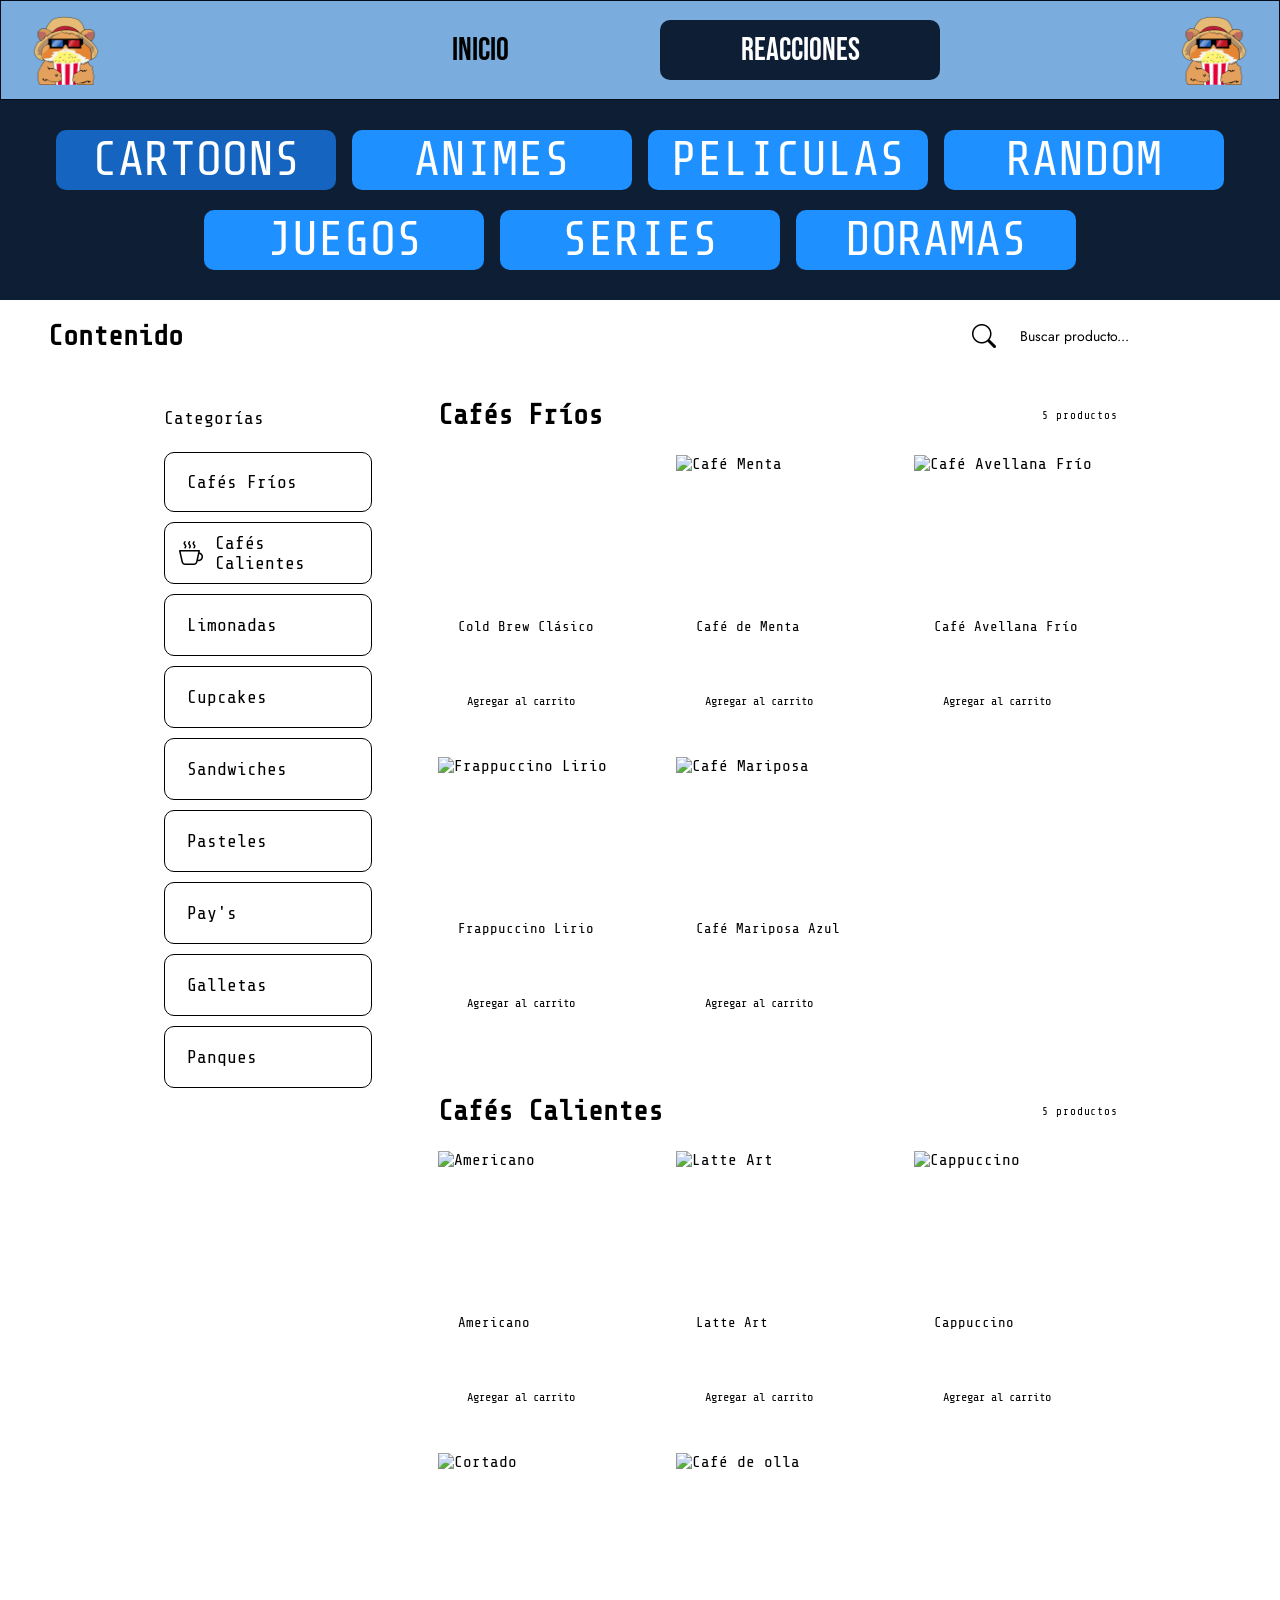
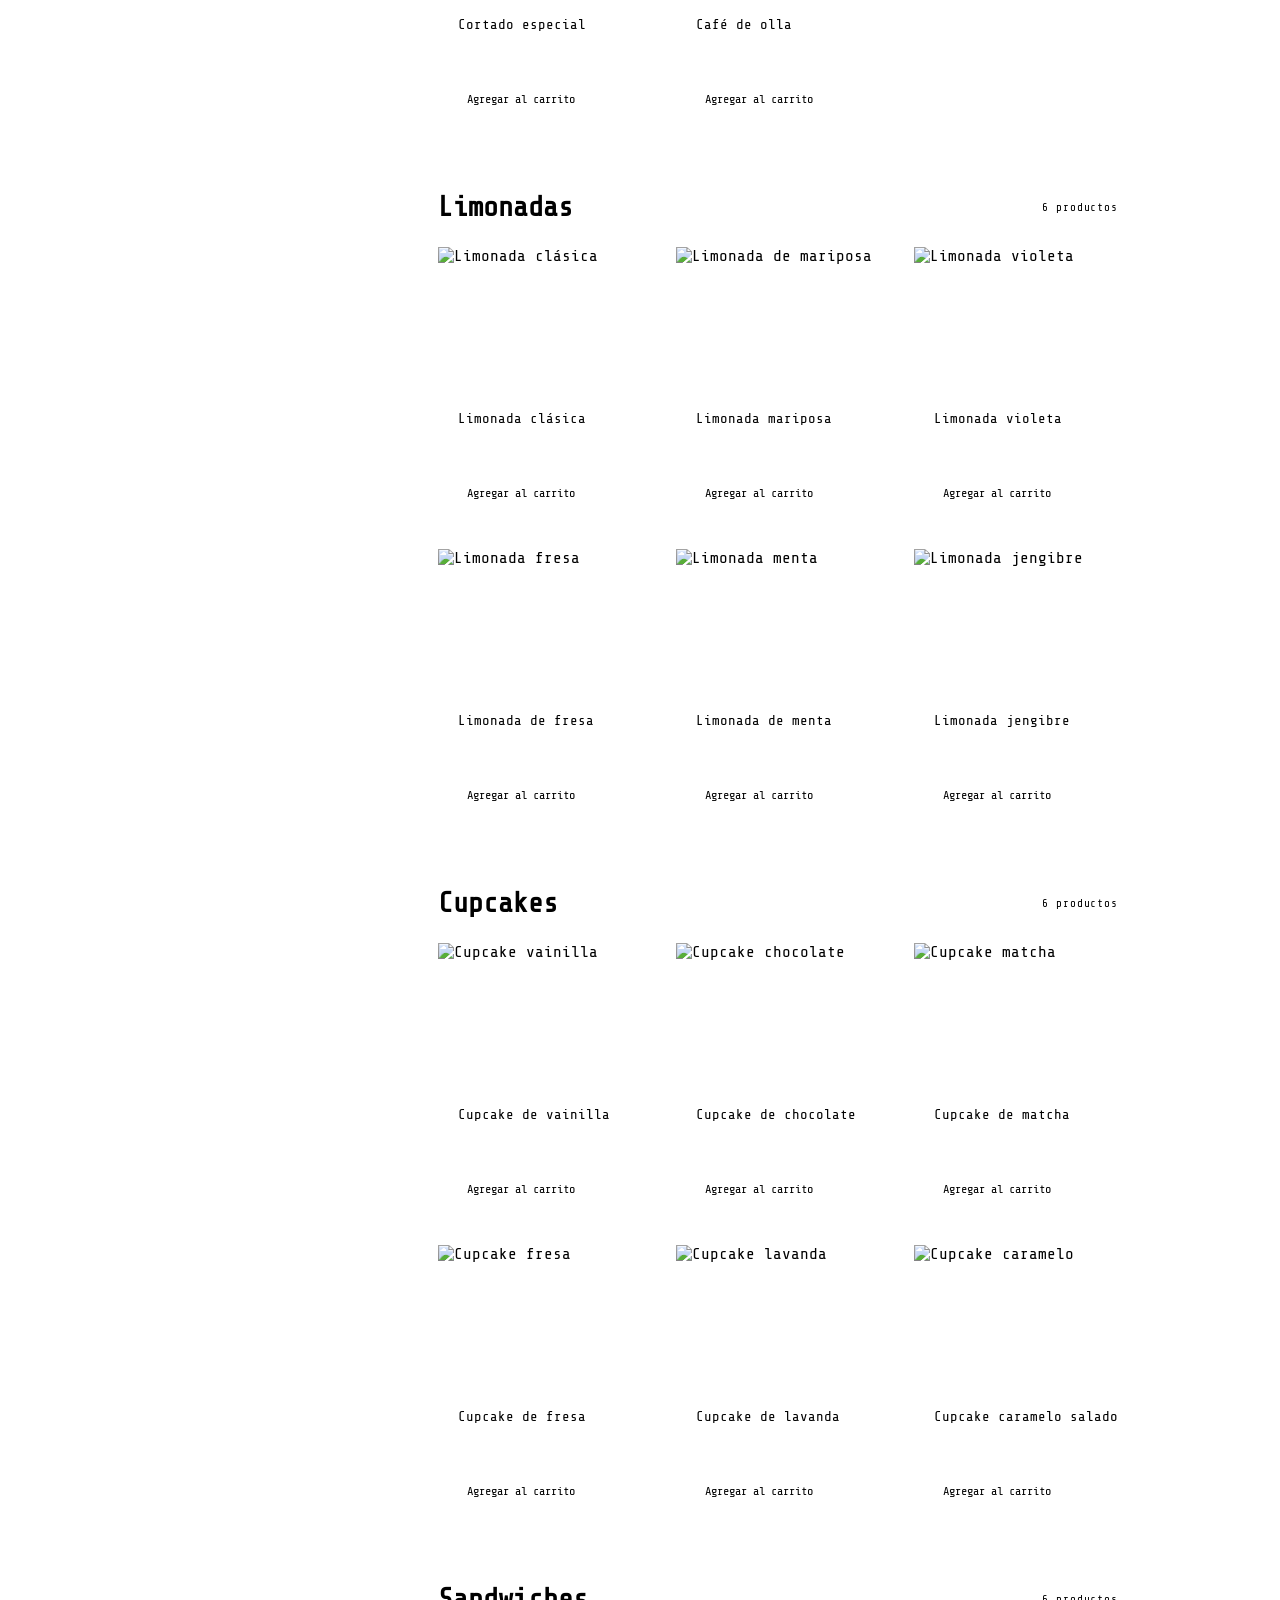
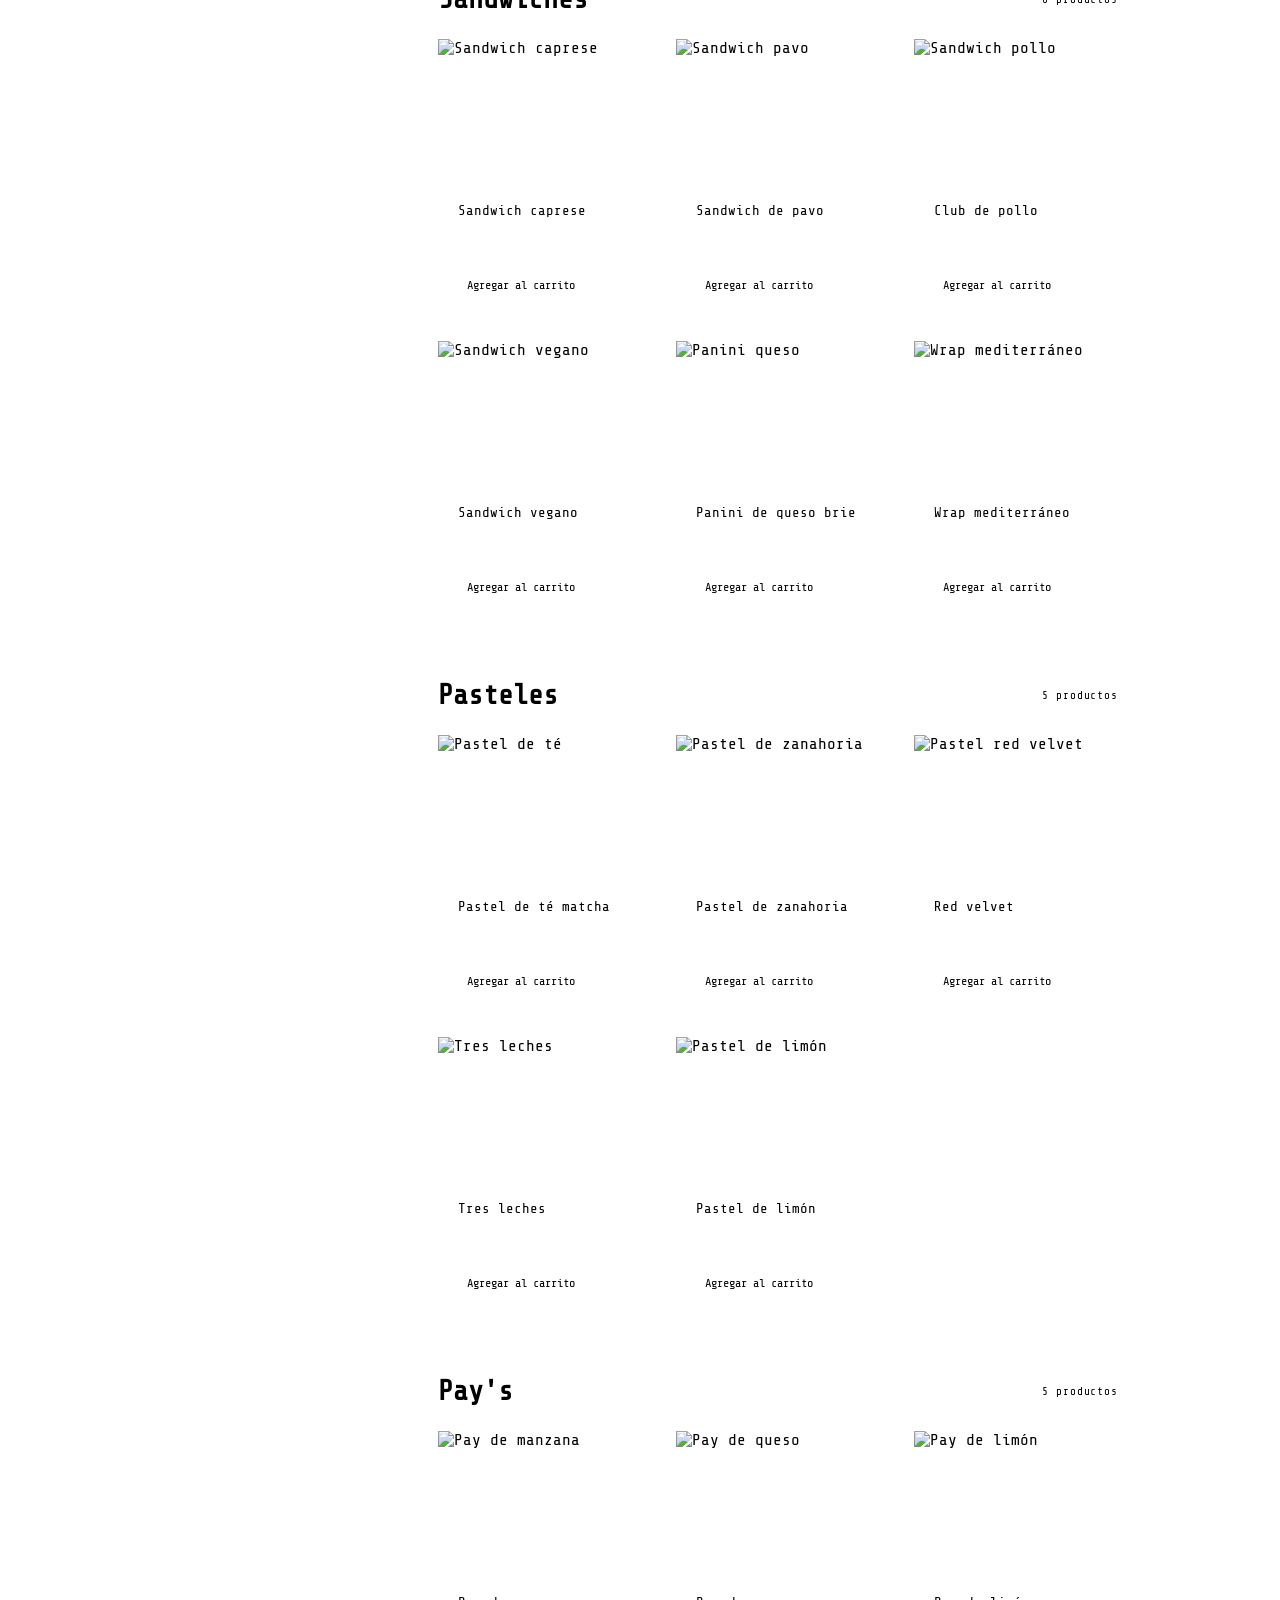
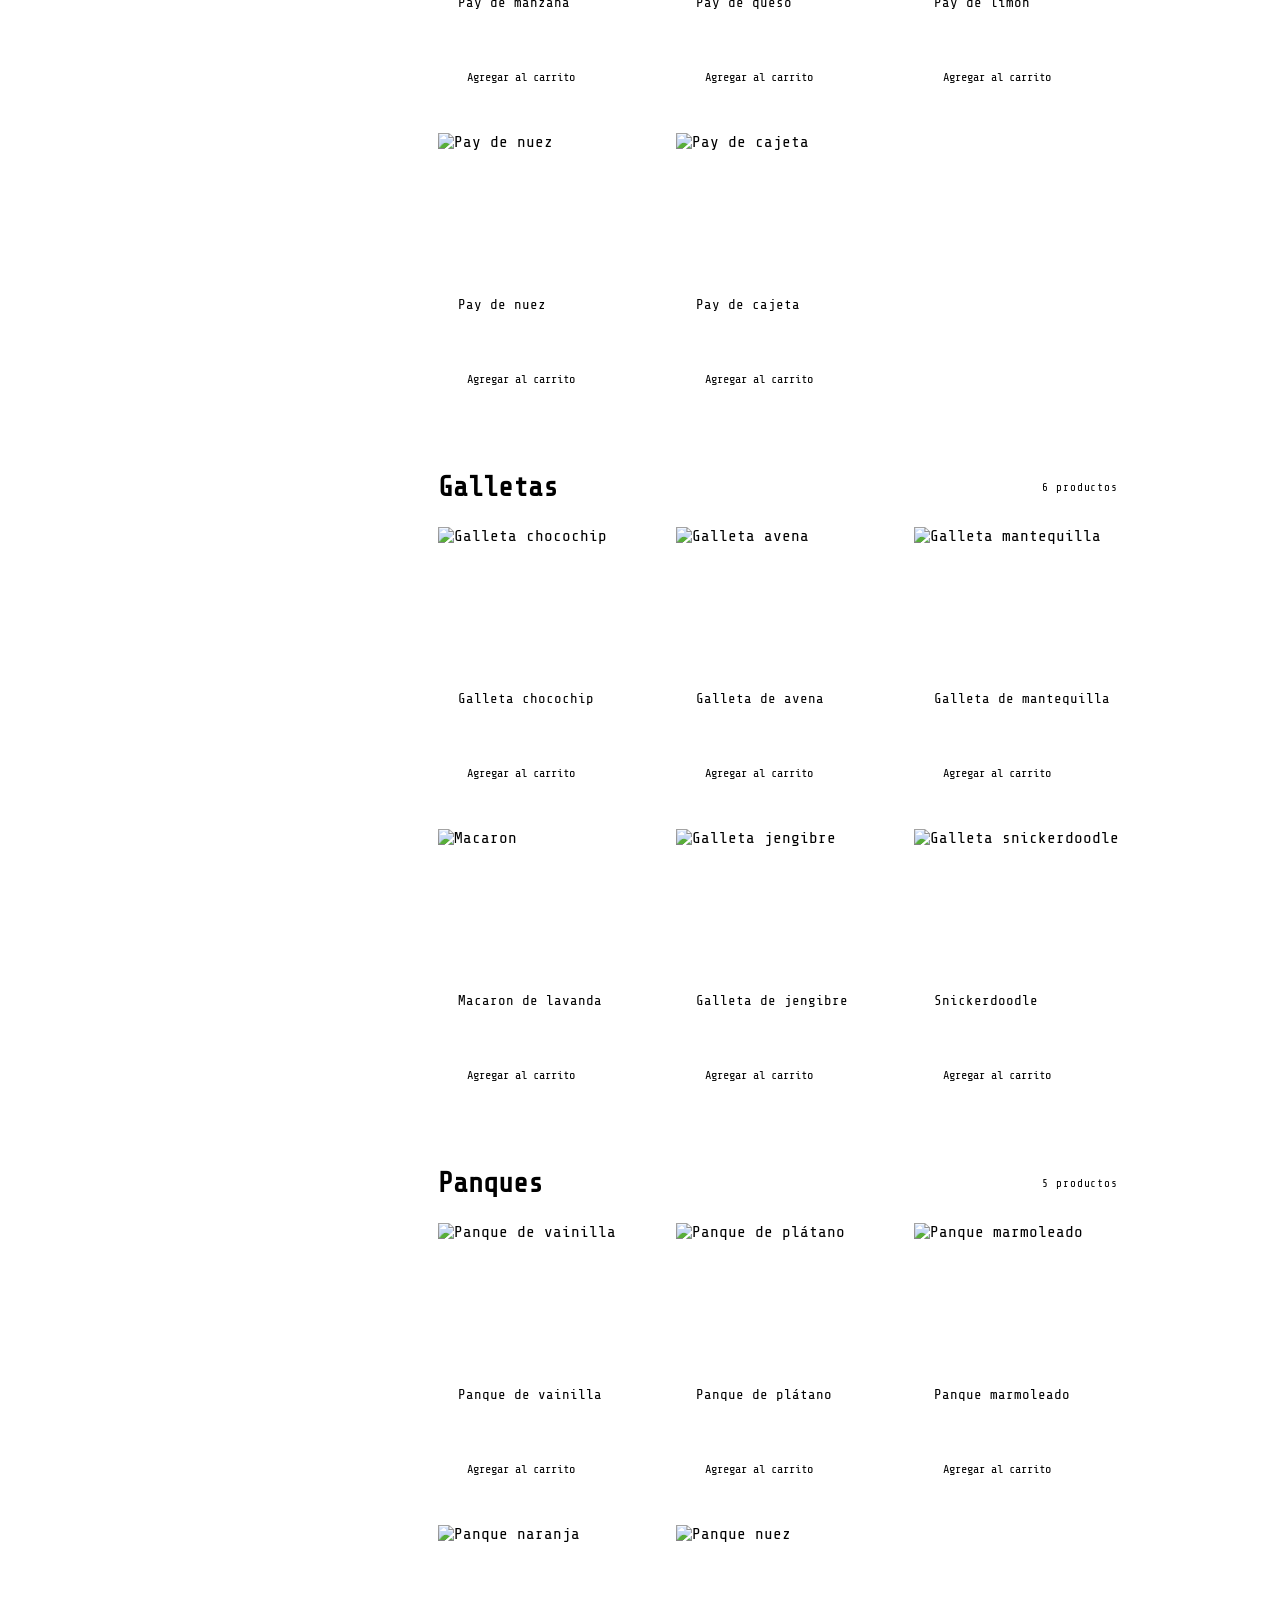
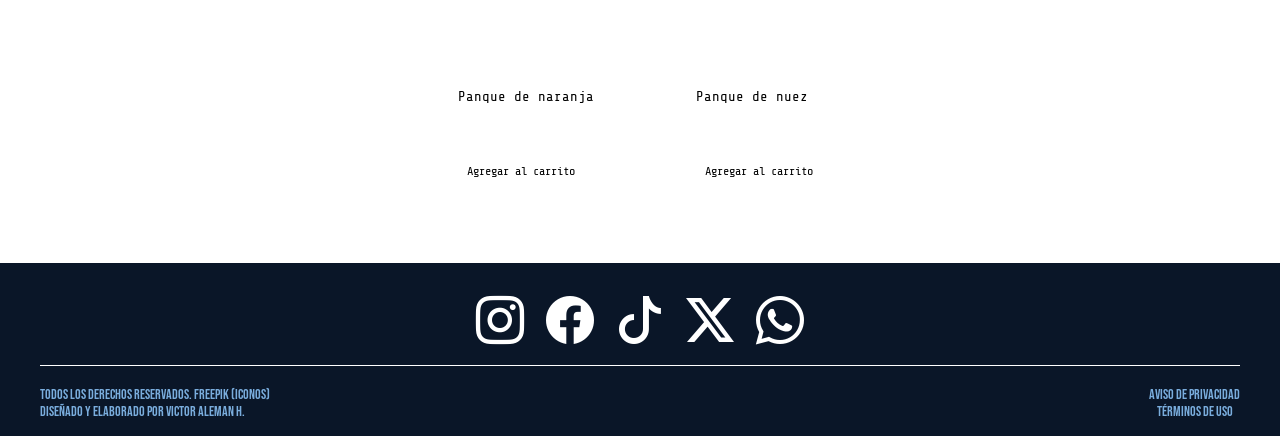
==== cartoons.html @ d0487180 "Add files via upload" ====
<!DOCTYPE html>
<html lang="es">

<head>
    <meta charset="UTF-8">
    <meta name="viewport" content="width=device-width, initial-scale=1.0">
    <title>El Lirio Azul</title>
    <link rel="icon" type="image/x-icon" href="imgs/logo.png">
    <link rel="stylesheet" href="https://cdn.jsdelivr.net/npm/bootstrap-icons@1.13.1/font/bootstrap-icons.min.css">
    <link rel="stylesheet" href="css/root.css">
    <link rel="stylesheet" href="css/header.css">
    <link rel="stylesheet" href="css/footer.css">
    <link rel="stylesheet" href="css/cartoons.css">
    <link rel="preconnect" href="https://fonts.googleapis.com">
    <link href="https://fonts.googleapis.com/css2?family=Cormorant+Garamond:ital,wght@0,400;0,600;1,400&family=Jost:wght@300;400;500&display=swap" rel="stylesheet">
</head>

<body>

    <!-- HEADER -->
    <header>
        <img src="imgs/logo.png" alt="Pixelito" class="logo">
        <nav>
            <a href="index.html" class="seccion" title="Inicio">Inicio</a>
            <a href="reacciones.html" class="seccion active" title="Tienda">Reacciones</a>
        </nav>

        <img src="imgs/logo.png" alt="Pixelito" class="logo">
    </header>

    <section class="menu">
        <div class="menu-top">
            <a href="cartoons.html" class="active">CARTOONS</a>
            <a href="">ANIMES</a>
            <a href="">PELICULAS</a>
            <a href="">RANDOM</a>
        </div>
        <div class="menu-bottom">
            <a href="">JUEGOS</a>
            <a href="">SERIES</a>
            <a href="">DORAMAS</a>
        </div>
    </section>
    <section class="shop-topbar">
        <h1 class="shop-topbar-title">Contenido</h1>
        <div class="search">
            <i class="bi bi-search"></i>
            <input type="text" placeholder="Buscar producto...">
        </div>
    </section>

    
    <div class="container">
        <div class="left-sidebar">
            <div class="sidebar-panel">
                <p class="sidebar-panel-title">Categorías</p>
                <ul class="side-list">
                    <li>
                        <a href="#cafes-frios" class="active" onclick="setActive(this)">
                            <img src="imgs/cafe-helado.png" alt="" class="side-icon">
                            Cafés Fríos
                        </a>
                    </li>
                    <li>
                        <a href="#cafes-calientes" onclick="setActive(this)">
                            <i class="bi bi-cup-hot"></i>
                            Cafés Calientes
                        </a>
                    </li>
                    <li>
                        <a href="#limonadas" onclick="setActive(this)">
                            <img src="imgs/jugo.png" alt="" class="side-icon">
                            Limonadas
                        </a>
                    </li>
                    <li>
                        <a href="#cupcakes" onclick="setActive(this)">
                            <img src="imgs/magdalena.png" alt="" class="side-icon">
                            Cupcakes
                        </a>
                    </li>
                    <li>
                        <a href="#sandwiches" onclick="setActive(this)">
                            <img src="imgs/sandwich.png" alt="" class="side-icon">
                            Sandwiches
                        </a>
                    </li>
                    <li>
                        <a href="#pasteles" onclick="setActive(this)">
                            <img src="imgs/pastel.png" alt="" class="side-icon">
                            Pasteles
                        </a>
                    </li>
                    <li>
                        <a href="#pays" onclick="setActive(this)">
                            <img src="imgs/pastel-de-calabaza.png" alt="" class="side-icon">
                            Pay's
                        </a>
                    </li>
                    <li>
                        <a href="#galletas" onclick="setActive(this)">
                            <img src="imgs/galleta.png" alt="" class="side-icon">
                            Galletas
                        </a>
                    </li>
                    <li>
                        <a href="#panques" onclick="setActive(this)">
                            <img src="imgs/brownies.png" alt="" class="side-icon">
                            Panques
                        </a>
                    </li>
                </ul>
            </div>
        </div>

        <!-- CONTENIDO QUE HACE SCROLL -->
        <main class="main-content" id="mainContent">

            <!-- CAFÉS FRÍOS -->
            <section id="cafes-frios" class="content">
                <div class="content-top">
                    <h2 class="content-title">Cafés Fríos</h2>
                    <div class="content-title-line"></div>
                    <span class="section-badge">5 productos</span>
                </div>
                <div class="cards">
                    <article class="card">
                        <div class="card-img"><a href="https://www.youtube.com/watch?v=8Pnwq_TjFR8&list=PLWKEXK2L8SKtwPVUYHDJ3o_1mUfA5NdFm"></a></div>
                        <div class="card-body">
                            <div class="card-title">Cold Brew Clásico</div>
                            <div class="card-price">$30.00</div>
                        </div>
                        <button class="card-btn">Agregar al carrito</button>
                    </article>
                    <article class="card">
                        <div class="card-img"><img src="imgs/Cafe frio/shared image (28).jpg" alt="Café Menta"></div>
                        <div class="card-body">
                            <div class="card-title">Café de Menta</div>
                            <div class="card-price">$30.00</div>
                        </div>
                        <button class="card-btn">Agregar al carrito</button>
                    </article>
                    <article class="card">
                        <div class="card-img"><img src="imgs/Cafe frio/shared image (31).jpg" alt="Café Avellana Frío"></div>
                        <div class="card-body">
                            <div class="card-title">Café Avellana Frío</div>
                            <div class="card-price">$10.00</div>
                        </div>
                        <button class="card-btn">Agregar al carrito</button>
                    </article>
                    <article class="card">
                        <div class="card-img"><img src="imgs/Cafe frio/shared image (38).jpg" alt="Frappuccino Lirio"></div>
                        <div class="card-body">
                            <div class="card-title">Frappuccino Lirio</div>
                            <div class="card-price">$35.00</div>
                        </div>
                        <button class="card-btn">Agregar al carrito</button>
                    </article>
                    <article class="card">
                        <div class="card-img"><img src="imgs/Cafe frio/shared image (47).jpg" alt="Café Mariposa"></div>
                        <div class="card-body">
                            <div class="card-title">Café Mariposa Azul</div>
                            <div class="card-price">$30.00</div>
                        </div>
                        <button class="card-btn">Agregar al carrito</button>
                    </article>
                </div>
            </section>

            <!-- CAFÉS CALIENTES -->
            <section id="cafes-calientes" class="content">
                <div class="content-top">
                    <h2 class="content-title">Cafés Calientes</h2>
                    <div class="content-title-line"></div>
                    <span class="section-badge">5 productos</span>
                </div>
                <div class="cards">
                    <article class="card">
                        <div class="card-img"><img src="imgs/Cafe/shared image (1).jpg" alt="Americano"></div>
                        <div class="card-body">
                            <div class="card-title">Americano</div>
                            <div class="card-price">$30.00</div>
                        </div>
                        <button class="card-btn">Agregar al carrito</button>
                    </article>
                    <article class="card">
                        <div class="card-img"><img src="imgs/Cafe/shared image (16).jpg" alt="Latte Art"></div>
                        <div class="card-body">
                            <div class="card-title">Latte Art</div>
                            <div class="card-price">$30.00</div>
                        </div>
                        <button class="card-btn">Agregar al carrito</button>
                    </article>
                    <article class="card">
                        <div class="card-img"><img src="imgs/Cafe/shared image (18).jpg" alt="Cappuccino"></div>
                        <div class="card-body">
                            <div class="card-title">Cappuccino</div>
                            <div class="card-price">$10.00</div>
                        </div>
                        <button class="card-btn">Agregar al carrito</button>
                    </article>
                    <article class="card">
                        <div class="card-img"><img src="imgs/Cafe/shared image (33).jpg" alt="Cortado"></div>
                        <div class="card-body">
                            <div class="card-title">Cortado especial</div>
                            <div class="card-price">$30.00</div>
                        </div>
                        <button class="card-btn">Agregar al carrito</button>
                    </article>
                    <article class="card">
                        <div class="card-img"><img src="imgs/Cafe/shared image (36).jpg" alt="Café de olla"></div>
                        <div class="card-body">
                            <div class="card-title">Café de olla</div>
                            <div class="card-price">$30.00</div>
                        </div>
                        <button class="card-btn">Agregar al carrito</button>
                    </article>
                    
                </div>
            </section>

            <!-- LIMONADAS -->
            <section id="limonadas" class="content">
                <div class="content-top">
                    <h2 class="content-title">Limonadas</h2>
                    <div class="content-title-line"></div>
                    <span class="section-badge">6 productos</span>
                </div>
                <div class="cards">
                    <article class="card">
                        <div class="card-img"><img src="imgs/Limonada/shared image (6).jpg" alt="Limonada clásica"></div>
                        <div class="card-body">
                            <div class="card-title">Limonada clásica</div>
                            <div class="card-price">$30.00</div>
                        </div>
                        <button class="card-btn">Agregar al carrito</button>
                    </article>
                    <article class="card">
                        <div class="card-img"><img src="imgs/Limonada/shared image (11).jpg" alt="Limonada de mariposa"></div>
                        <div class="card-body">
                            <div class="card-title">Limonada mariposa</div>
                            <div class="card-price">$30.00</div>
                        </div>
                        <button class="card-btn">Agregar al carrito</button>
                    </article>
                    <article class="card">
                        <div class="card-img"><img src="imgs/Limonada/shared image (19).jpg" alt="Limonada violeta"></div>
                        <div class="card-body">
                            <div class="card-title">Limonada violeta</div>
                            <div class="card-price">$10.00</div>
                        </div>
                        <button class="card-btn">Agregar al carrito</button>
                    </article>
                    <article class="card">
                        <div class="card-img"><img src="imgs/Limonada/shared image (32).jpg" alt="Limonada fresa"></div>
                        <div class="card-body">
                            <div class="card-title">Limonada de fresa</div>
                            <div class="card-price">$30.00</div>
                        </div>
                        <button class="card-btn">Agregar al carrito</button>
                    </article>
                    <article class="card">
                        <div class="card-img"><img src="imgs/Limonada/shared image (39).jpg" alt="Limonada menta"></div>
                        <div class="card-body">
                            <div class="card-title">Limonada de menta</div>
                            <div class="card-price">$30.00</div>
                        </div>
                        <button class="card-btn">Agregar al carrito</button>
                    </article>
                    <article class="card">
                        <div class="card-img"><img src="imgs/Limonada/shared image (45).jpg" alt="Limonada jengibre"></div>
                        <div class="card-body">
                            <div class="card-title">Limonada jengibre</div>
                            <div class="card-price">$10.00</div>
                        </div>
                        <button class="card-btn">Agregar al carrito</button>
                    </article>
                </div>
            </section>

            <!-- CUPCAKES -->
            <section id="cupcakes" class="content">
                <div class="content-top">
                    <h2 class="content-title">Cupcakes</h2>
                    <div class="content-title-line"></div>
                    <span class="section-badge">6 productos</span>
                </div>
                <div class="cards">
                    <article class="card">
                        <div class="card-img"><img src="imgs/Cupcakes/shared image (5).jpg" alt="Cupcake vainilla"></div>
                        <div class="card-body">
                            <div class="card-title">Cupcake de vainilla</div>
                            <div class="card-price">$50.00</div>
                        </div>
                        <button class="card-btn">Agregar al carrito</button>
                    </article>
                    <article class="card">
                        <div class="card-img"><img src="imgs/Cupcakes/shared image (21).jpg" alt="Cupcake chocolate"></div>
                        <div class="card-body">
                            <div class="card-title">Cupcake de chocolate</div>
                            <div class="card-price">$50.00</div>
                        </div>
                        <button class="card-btn">Agregar al carrito</button>
                    </article>
                    <article class="card">
                        <div class="card-img"><img src="imgs/Cupcakes/shared image (24).jpg" alt="Cupcake matcha"></div>
                        <div class="card-body">
                            <div class="card-title">Cupcake de matcha</div>
                            <div class="card-price">$10.00</div>
                        </div>
                        <button class="card-btn">Agregar al carrito</button>
                    </article>
                    <article class="card">
                        <div class="card-img"><img src="imgs/Cupcakes/shared image (27).jpg" alt="Cupcake fresa"></div>
                        <div class="card-body">
                            <div class="card-title">Cupcake de fresa</div>
                            <div class="card-price">$50.00</div>
                        </div>
                        <button class="card-btn">Agregar al carrito</button>
                    </article>
                    <article class="card">
                        <div class="card-img"><img src="imgs/Cupcakes/shared image (34).jpg" alt="Cupcake lavanda"></div>
                        <div class="card-body">
                            <div class="card-title">Cupcake de lavanda</div>
                            <div class="card-price">$50.00</div>
                        </div>
                        <button class="card-btn">Agregar al carrito</button>
                    </article>
                    <article class="card">
                        <div class="card-img"><img src="imgs/Cupcakes/shared image (35).jpg" alt="Cupcake caramelo"></div>
                        <div class="card-body">
                            <div class="card-title">Cupcake caramelo salado</div>
                            <div class="card-price">$10.00</div>
                        </div>
                        <button class="card-btn">Agregar al carrito</button>
                    </article>
                </div>
            </section>

            <!-- SANDWICHES -->
            <section id="sandwiches" class="content">
                <div class="content-top">
                    <h2 class="content-title">Sandwiches</h2>
                    <div class="content-title-line"></div>
                    <span class="section-badge">6 productos</span>
                </div>
                <div class="cards">
                    <article class="card">
                        <div class="card-img"><img src="imgs/Sandwich/shared image (2).jpg" alt="Sandwich caprese"></div>
                        <div class="card-body">
                            <div class="card-title">Sandwich caprese</div>
                            <div class="card-price">$60.00</div>
                        </div>
                        <button class="card-btn">Agregar al carrito</button>
                    </article>
                    <article class="card">
                        <div class="card-img"><img src="imgs/Sandwich/shared image (4).jpg" alt="Sandwich pavo"></div>
                        <div class="card-body">
                            <div class="card-title">Sandwich de pavo</div>
                            <div class="card-price">$60.00</div>
                        </div>
                        <button class="card-btn">Agregar al carrito</button>
                    </article>
                    <article class="card">
                        <div class="card-img"><img src="imgs/Sandwich/shared image (7).jpg" alt="Sandwich pollo"></div>
                        <div class="card-body">
                            <div class="card-title">Club de pollo</div>
                            <div class="card-price">$70.00</div>
                        </div>
                        <button class="card-btn">Agregar al carrito</button>
                    </article>
                    <article class="card">
                        <div class="card-img"><img src="imgs/Sandwich/shared image (30).jpg" alt="Sandwich vegano"></div>
                        <div class="card-body">
                            <div class="card-title">Sandwich vegano</div>
                            <div class="card-price">$55.00</div>
                        </div>
                        <button class="card-btn">Agregar al carrito</button>
                    </article>
                    <article class="card">
                        <div class="card-img"><img src="imgs/Sandwich/shared image (40).jpg" alt="Panini queso"></div>
                        <div class="card-body">
                            <div class="card-title">Panini de queso brie</div>
                            <div class="card-price">$65.00</div>
                        </div>
                        <button class="card-btn">Agregar al carrito</button>
                    </article>
                    <article class="card">
                        <div class="card-img"><img src="imgs/Sandwich/shared image (43).jpg" alt="Wrap mediterráneo"></div>
                        <div class="card-body">
                            <div class="card-title">Wrap mediterráneo</div>
                            <div class="card-price">$60.00</div>
                        </div>
                        <button class="card-btn">Agregar al carrito</button>
                    </article>
                </div>
            </section>

            <!-- PASTELES -->
            <section id="pasteles" class="content">
                <div class="content-top">
                    <h2 class="content-title">Pasteles</h2>
                    <div class="content-title-line"></div>
                    <span class="section-badge">5 productos</span>
                </div>
                <div class="cards">
                    <article class="card">
                        <div class="card-img"><img src="imgs/Pastel/shared image (3).jpg" alt="Pastel de té"></div>
                        <div class="card-body">
                            <div class="card-title">Pastel de té matcha</div>
                            <div class="card-price">$80.00</div>
                        </div>
                        <button class="card-btn">Agregar al carrito</button>
                    </article>
                    <article class="card">
                        <div class="card-img"><img src="imgs/Pastel/shared image (8).jpg" alt="Pastel de zanahoria"></div>
                        <div class="card-body">
                            <div class="card-title">Pastel de zanahoria</div>
                            <div class="card-price">$75.00</div>
                        </div>
                        <button class="card-btn">Agregar al carrito</button>
                    </article>
                    <article class="card">
                        <div class="card-img"><img src="imgs/Pastel/shared image (17).jpg" alt="Pastel red velvet"></div>
                        <div class="card-body">
                            <div class="card-title">Red velvet</div>
                            <div class="card-price">$85.00</div>
                        </div>
                        <button class="card-btn">Agregar al carrito</button>
                    </article>
                    <article class="card">
                        <div class="card-img"><img src="imgs/Pastel/shared image (41).jpg" alt="Tres leches"></div>
                        <div class="card-body">
                            <div class="card-title">Tres leches</div>
                            <div class="card-price">$70.00</div>
                        </div>
                        <button class="card-btn">Agregar al carrito</button>
                    </article>
                    <article class="card">
                        <div class="card-img"><img src="imgs/Pastel/shared image (42).jpg" alt="Pastel de limón"></div>
                        <div class="card-body">
                            <div class="card-title">Pastel de limón</div>
                            <div class="card-price">$75.00</div>
                        </div>
                        <button class="card-btn">Agregar al carrito</button>
                    </article>
                    
                </div>
            </section>

            <!-- PAYS -->
            <section id="pays" class="content">
                <div class="content-top">
                    <h2 class="content-title">Pay's</h2>
                    <div class="content-title-line"></div>
                    <span class="section-badge">5 productos</span>
                </div>
                <div class="cards">
                    <article class="card">
                        <div class="card-img"><img src="imgs/Pay/shared image (13).jpg" alt="Pay de manzana"></div>
                        <div class="card-body">
                            <div class="card-title">Pay de manzana</div>
                            <div class="card-price">$45.00</div>
                        </div>
                        <button class="card-btn">Agregar al carrito</button>
                    </article>
                    <article class="card">
                        <div class="card-img"><img src="imgs/Pay/shared image (14).jpg" alt="Pay de queso"></div>
                        <div class="card-body">
                            <div class="card-title">Pay de queso</div>
                            <div class="card-price">$50.00</div>
                        </div>
                        <button class="card-btn">Agregar al carrito</button>
                    </article>
                    <article class="card">
                        <div class="card-img"><img src="imgs/Pay/shared image (25).jpg" alt="Pay de limón"></div>
                        <div class="card-body">
                            <div class="card-title">Pay de limón</div>
                            <div class="card-price">$45.00</div>
                        </div>
                        <button class="card-btn">Agregar al carrito</button>
                    </article>
                    <article class="card">
                        <div class="card-img"><img src="imgs/Pay/shared image (48).jpg" alt="Pay de nuez"></div>
                        <div class="card-body">
                            <div class="card-title">Pay de nuez</div>
                            <div class="card-price">$55.00</div>
                        </div>
                        <button class="card-btn">Agregar al carrito</button>
                    </article>
                    <article class="card">
                        <div class="card-img"><img src="imgs/Pay/shared image (49).jpg" alt="Pay de cajeta"></div>
                        <div class="card-body">
                            <div class="card-title">Pay de cajeta</div>
                            <div class="card-price">$50.00</div>
                        </div>
                        <button class="card-btn">Agregar al carrito</button>
                    </article>
                </div>
            </section>

            <!-- GALLETAS -->
            <section id="galletas" class="content">
                <div class="content-top">
                    <h2 class="content-title">Galletas</h2>
                    <div class="content-title-line"></div>
                    <span class="section-badge">6 productos</span>
                </div>
                <div class="cards">
                    <article class="card">
                        <div class="card-img"><img src="imgs/Galletas/shared image (10).jpg" alt="Galleta chocochip"></div>
                        <div class="card-body">
                            <div class="card-title">Galleta chocochip</div>
                            <div class="card-price">$20.00</div>
                        </div>
                        <button class="card-btn">Agregar al carrito</button>
                    </article>
                    <article class="card">
                        <div class="card-img"><img src="imgs/Galletas/shared image (12).jpg" alt="Galleta avena"></div>
                        <div class="card-body">
                            <div class="card-title">Galleta de avena</div>
                            <div class="card-price">$18.00</div>
                        </div>
                        <button class="card-btn">Agregar al carrito</button>
                    </article>
                    <article class="card">
                        <div class="card-img"><img src="imgs/Galletas/shared image (23).jpg" alt="Galleta mantequilla"></div>
                        <div class="card-body">
                            <div class="card-title">Galleta de mantequilla</div>
                            <div class="card-price">$18.00</div>
                        </div>
                        <button class="card-btn">Agregar al carrito</button>
                    </article>
                    <article class="card">
                        <div class="card-img"><img src="imgs/Galletas/shared image (29).jpg" alt="Macaron"></div>
                        <div class="card-body">
                            <div class="card-title">Macaron de lavanda</div>
                            <div class="card-price">$25.00</div>
                        </div>
                        <button class="card-btn">Agregar al carrito</button>
                    </article>
                    <article class="card">
                        <div class="card-img"><img src="imgs/Galletas/shared image (44).jpg" alt="Galleta jengibre"></div>
                        <div class="card-body">
                            <div class="card-title">Galleta de jengibre</div>
                            <div class="card-price">$20.00</div>
                        </div>
                        <button class="card-btn">Agregar al carrito</button>
                    </article>
                    <article class="card">
                        <div class="card-img"><img src="imgs/Galletas/shared image (46).jpg" alt="Galleta snickerdoodle"></div>
                        <div class="card-body">
                            <div class="card-title">Snickerdoodle</div>
                            <div class="card-price">$20.00</div>
                        </div>
                        <button class="card-btn">Agregar al carrito</button>
                    </article>
                </div>
            </section>

            <!-- PANQUES -->
            <section id="panques" class="content">
                <div class="content-top">
                    <h2 class="content-title">Panques</h2>
                    <div class="content-title-line"></div>
                    <span class="section-badge">5 productos</span>
                </div>
                <div class="cards">
                    <article class="card">
                        <div class="card-img"><img src="imgs/Panqueques/shared image (9).jpg" alt="Panque de vainilla"></div>
                        <div class="card-body">
                            <div class="card-title">Panque de vainilla</div>
                            <div class="card-price">$35.00</div>
                        </div>
                        <button class="card-btn">Agregar al carrito</button>
                    </article>
                    <article class="card">
                        <div class="card-img"><img src="imgs/Panqueques/shared image (15).jpg" alt="Panque de plátano"></div>
                        <div class="card-body">
                            <div class="card-title">Panque de plátano</div>
                            <div class="card-price">$32.00</div>
                        </div>
                        <button class="card-btn">Agregar al carrito</button>
                    </article>
                    <article class="card">
                        <div class="card-img"><img src="imgs/Panqueques/shared image (20).jpg" alt="Panque marmoleado"></div>
                        <div class="card-body">
                            <div class="card-title">Panque marmoleado</div>
                            <div class="card-price">$35.00</div>
                        </div>
                        <button class="card-btn">Agregar al carrito</button>
                    </article>
                    <article class="card">
                        <div class="card-img"><img src="imgs/Panqueques/shared image (22).jpg" alt="Panque naranja"></div>
                        <div class="card-body">
                            <div class="card-title">Panque de naranja</div>
                            <div class="card-price">$32.00</div>
                        </div>
                        <button class="card-btn">Agregar al carrito</button>
                    </article>
                    <article class="card">
                        <div class="card-img"><img src="imgs/Panqueques/shared image (37).jpg" alt="Panque nuez"></div>
                        <div class="card-body">
                            <div class="card-title">Panque de nuez</div>
                            <div class="card-price">$38.00</div>
                        </div>
                        <button class="card-btn">Agregar al carrito</button>
                    </article>
                </div>
            </section>

        </main><!-- /main-content -->
    </div><!-- /container -->

    <!-- FOOTER -->
    <footer>
        <div class="footer-top">
            <div class="footer-socials">
                <i class="bi bi-instagram"></i>
                <i class="bi bi-facebook"></i>
                <i class="bi bi-tiktok"></i>
                <i class="bi bi-twitter-x"></i>
                <i class="bi bi-whatsapp "></i>
            </div>

        </div>
        <div class="footer-bottom">
            <div class="footer-bottom-derechos">
                <span>Todos los derechos reservados. Freepik (iconos)</span>
                <span>Diseñado y elaborado por Victor Aleman H.</span>
            </div>
            
            <div class="footer-bottom-links">
                <a href="#" class="aviso">Aviso de privacidad</a>
                <a href="#">Términos de uso</a>
            </div>
        </div>
    </footer>

    <script>
        /* Resaltar categoría activa al hacer scroll en el contenido */
        const mainContent = document.getElementById('mainContent');
        const sections = mainContent.querySelectorAll('.content');
        const sideLinks = document.querySelectorAll('.side-list a');

        mainContent.addEventListener('scroll', () => {
            let current = '';
            sections.forEach(sec => {
                const top = sec.offsetTop - 60;
                if (mainContent.scrollTop >= top) current = sec.id;
            });
            sideLinks.forEach(link => {
                link.classList.remove('active');
                if (link.getAttribute('href') === '#' + current) link.classList.add('active');
            });
        });

        /* Scroll suave dentro de main-content al hacer clic en sidebar */
        function setActive(el) {
            sideLinks.forEach(l => l.classList.remove('active'));
            el.classList.add('active');
            const target = document.querySelector(el.getAttribute('href'));
            if (target) target.scrollIntoView({ behavior: 'smooth' });
        }

        /* Interceptar clicks en los links del sidebar para hacer scroll interno */
        sideLinks.forEach(link => {
            link.addEventListener('click', e => {
                e.preventDefault();
                setActive(link);
            });
        });
    </script>
</body>

</html>
---- css/root.css ----
@font-face {
    font-family: Bebas-Neue;
    src: url(../fonts/BebasNeue-Regular.ttf);
}

@font-face {
    font-family: Share-Tech-Mono;
    src: url(../fonts/ShareTechMono-Regular.ttf);
}

:root {
    --azul-oscuro: #050d1a;
    --azul-oscuro-medio: #0a1628;
    --azul-oscuro-bajo: #0d1e35;
    --azul-brillante: #1e90ff;
    --azul-medio: #1565c0;
    --azul-fuerte: #1a4a8a;
    --naranja-fuerte: #ff6d00;
    --naranja-suave: #ff8f00;
    --texto-principal: #e8f4ff;
    --azul-leve: #7aaddd;
    --rojo: #e53935;
    --verde: #00e676;
    --amarrillo: #ffef3a;
    --font-titulo: Bebas-Neue;
    --font-lectura: Share-Tech-Mono;
    --gris: #b1b1b1d8;
    --negro: #000;
    --blanco: #fff;
}

* {
    box-sizing: border-box;
    font-family: var(--font-lectura);
    margin: 0;
}

body {
    background-color: var(--texto);
}
---- css/header.css ----
* {
    box-sizing: border-box;
    margin: 0;
}

header {
    display: flex;
    justify-content: space-between;
    align-items: center;
    width: 100%;
    height: 100px;
    border: 1px solid var(--azul-oscuro);
    background-color: var(--azul-leve);
    padding: 30px;
    position: sticky;
    top: 0;
    z-index: 100;
}

.logo {
    width: 70px;
    height: 70px;
}

nav {
    display: flex;
    justify-content: center;
    align-items: center;
}

.seccion {
    color: var(--negro);
    display: flex;
    justify-content: center;
    align-items: center;
    /*place-content: center;*/
    width: 280px;
    height: 40px;
    margin: 0 20px 0 20px;
    font-family: var(--font-titulo);
    text-decoration: none;
    font-size: 32px;
    border-radius: 10px;
    transition: 0.4s;
}

.seccion:hover {
    width: 280px;
    height: 60px;
    background-color: var(--azul-oscuro-bajo);
    color: var(--blanco);
    
}

.active {
    width: 280px;
    height: 60px;
    background-color: var(--azul-oscuro-bajo);
    color: var(--blanco);
}

.icon {
    display: flex;
    justify-content: center;
    align-items: center;

}


/*div a img {
    width: 60px;
    height: 100%;
}

div a[title="cuenta"] {
    margin-right: 25px;
    text-decoration: none;
    background-color: var(--verde_claro);
    border-radius: 50px;
    width: 60px;
    height: 60px;
    transition: 0.3s;
}

div a[title="cuenta"]:hover {
    background-color: var(--verde_oscuro);
}

div a[title="shop"] {
    margin-right: 25px;
    text-decoration: none;
    background-color: var(--verde_claro);
    border-radius: 50px;
    width: 60px;
    height: 60px;
    display: flex;
    justify-content: space-between;
    align-items: center;
    transition: 0.3s;
}

div a[title="shop"]:hover {
    background-color: var(--verde_oscuro);
}

div a[title="shop"] img {
    margin: 0 auto;
    width: 40px;
    height: 40px;
}

div a[title="shop"] i {
    margin: 0 auto;
    width: 40px;
    height: 40px;
}

div a[title="cuenta"].active-icon {
    background-color: var(--verde_oscuro);
}

div a[title="shop"].active-icon {
    background-color: var(--verde_oscuro);
}*/
---- css/footer.css ----
* {
    box-sizing: border-box;
}

footer {
    background: var(--azul-oscuro-medio);
    color: var(--blanco);
    padding: 2rem 2.5rem 1rem;
    font-size: 12px;
}

.footer-top {
    display: flex;
    justify-content: center;
    align-items: flex-start;
    gap: 2rem;
    margin-bottom: 20px;
    position: relative;
}

.footer-socials {
    display: flex;
    justify-content: center;
    align-items: center;
}

.footer-socials i {
    width: 50px;
    height: 50px;
    font-size: 48px;
    margin: 0 10px 0 10px;
    color: var(--blanco);
}

.footer-bottom {
    border-top: 1px solid var(--blanco);
    padding-top: 20px;
    display: flex;
    justify-content: space-between;
    font-size: 10px;
    color: var(--blanco);
}

.footer-bottom span {
    font-family: var(--font-titulo);
    font-size: 14px;
}

.footer-bottom-derechos {
    display: flex;
    flex-direction: column;
}

.footer-bottom-derechos span {
    display: block;
    font-family: var(--font-titulo);
    font-size: 14px;
    color: var(--azul-leve);
    transition: 0.2s;
}
.footer-bottom-links {
    display: flex;
    flex-direction: column;
    justify-content: center;
    align-items: center;
}
.footer-bottom-links a {
    display: block;
    font-family: var(--font-titulo);
    font-size: 14px;
    color: var(--azul-leve);
    transition: 0.2s;
    text-decoration: none;
}

.footer-bottom-links a:hover {
    color: var(--blanco);
}
---- css/cartoons.css ----
header {
    position: static;
}

body {
    color: var(--text-dark);
    display: flex;
    flex-direction: column;
}

.menu {
    background-color: var(--azul-oscuro-bajo);
    display: flex;
    flex-direction: column;
    justify-content: center;
    align-items: center;
    height: 200px;
}

.menu-top {
    display: flex;
    align-items: center;
    justify-content: center;

}
.menu-top a:nth-child(1) {
    margin-right: 16px;
}
.menu-top a:nth-child(2) {
    margin-right: 16px;
}
.menu-top a:nth-child(3) {
    margin-right: 16px;
}
.menu-top a {
    display: flex;
    align-items: center;
    justify-content: center;
    background-color: var(--azul-brillante);
    text-decoration: none;
    border-radius: 10px;
    width: 280px;
    height: 60px;
    font-size: 48px;
    color: var(--blanco);
}
.menu-top a:hover {
    background-color: var(--azul-medio);
}
.menu-top a.active {
    background-color: var(--azul-medio);
}

.menu-bottom {
    display: flex;
    align-items: center;
    justify-content: center;
    margin-top: 20px;
}
.menu-bottom a:nth-child(1) {
    margin-right: 16px;
}
.menu-bottom a:nth-child(2) {
    margin-right: 16px;
}
.menu-bottom a {
    display: flex;
    align-items: center;
    justify-content: center;
    background-color: var(--azul-brillante);
    text-decoration: none;
    border-radius: 10px;
    width: 280px;
    height: 60px;
    font-size: 48px;
    color: var(--blanco);
}
.menu-bottom a:hover {
    background-color: var(--azul-medio);
}


.shop-topbar {
    background: var(--crema);
    border-bottom: 1px solid var(--naranja_medio);
    padding: 14px 48px;
    display: flex;
    align-items: center;
    justify-content: space-between;
}

.shop-topbar-title {
    font-family: var(--Nouveau);
    font-size: 28px;
    color: var(--negro);
}

.search {
    display: flex;
    align-items: center;
    background: var(--crema);
    border: 1.5px solid var(--verde_claro);
    border-radius: 24px;
    padding: 8px 18px;
    gap: 10px;
    width: 280px;
    transition: 1s;
}

.search:focus-within {
    border-color: var(--verde_medio);
}

.search input {
    border: none;
    background: transparent;
    outline: none;
    font-family: 'Jost', sans-serif;
    font-size: 14px;
    color: var(--gris);
    width: 100%;
}

.search input::placeholder {
    color: var(--negro);
}

.container {
    display: flex;
    justify-content: center;
    align-items: baseline;
    width: 100%;
    margin: 0 0;
}

/* ── SIDEBAR (no hace scroll) ── */
.left-sidebar {
    margin: 20px 50px 0 0;
    width: 240px;
    border-radius: 25px;
    border-right: 8px solid var(--verde_medio);
    position: sticky;
    top: 0px;
    z-index: 200;
}

.sidebar-panel {
    background: var(--crema);
    border: 2px solid var(--verde_claro);
    border-radius: 16px;
    padding: 16px;
    display: flex;
    flex-direction: column;
    width: 100%;
}

.sidebar-panel-title {
    font-family: var(--Nouveau);
    font-size: 18px;
    color: var(--verde_medio);
    margin-bottom: 14px;
    padding-bottom: 10px;
}

.side-list {
    list-style: none;
    display: flex;
    flex-direction: column;
    gap: 10px;
    margin: 0;
    padding: 0;
}

.side-list li a {
    display: flex;
    align-items: center;
    width: 100%;
    padding: 10px 12px;
    border-radius: 10px;
    text-decoration: none;
    border: 1px solid var(--negro);
    color: var(--negro);
    font-family: var(--Nouveau);
    font-size: 18px;
    transition: 1s;
}

.side-list li a:hover,
.side-list li a.active {
    background: var(--verde_claro);
    color: var(--negro);
}

.side-list li a.active {
    font-weight: 500;
}

.side-list li a img {
    display: flex;
    align-items: center;
    border-radius: 10px;
    text-decoration: none;
    color: var(--negro);
    width: auto;
    height: 40px;
    margin-right: 10px;
}

i {
    width: 28px;
    height: 28px;
    margin-right: 10px;
    display: flex;
    align-items: center;
    justify-content: center;
    font-size: 24px;
    flex-shrink: 0;
}

.main-content {
    
}


.content {
    margin-bottom: 56px;
}

.content-top {
    display: flex;
    align-items: center;
    gap: 16px;
    margin-bottom: 24px;
}

.content-title {
    font-family: var(--Nouveau);
    font-size: 28px;
    color: var(--negro);
}

.content-title-line {
    flex: 1;
    height: 1px;
    background: linear-gradient(to right, var(--naranja_medio), transparent);
}

.section-badge {
    display: inline-block;
    background: var(--verde_medio);
    color: var(--negro);
    font-size: 11px;
    letter-spacing: 0.08em;
    padding: 4px 14px;
    border-radius: 12px;
}

.cards {
    display: grid;
    grid-template-columns: repeat(3, 1fr);
    gap: 20px;
}

.card {
    background: var(--verde_medio);
    border: 1px solid var(--verde_oscuro);
    border-radius: 12px;
    transition: 0.5s;
    cursor: pointer;
}

.card:hover {
    transform: translateY(-5px);
    box-shadow: 0 10px 24px var(--verde_oscurote);
}

.card-img {
    height: 150px;
    background: var(--verde_medio);
    border-radius: 12px 12px 0 0;
    position: relative;
}

.card-img a {
    width: 100%;
    height: 100%;
    border-radius: 12px 12px 0 0;
    object-fit: cover;
    transition: 0.4s;
}


.card-body {
    padding: 14px 14px 14px 0;
    display: inline-block;
}

.card-title {
    margin-left: 20px;
    font-size: 14px;
    color: var(--azul_oscurote);
    margin-bottom: 6px;
    font-weight: 500;
}

.card-price {
    font-size: 15px;
    color: var(--blanco);
    font-weight: 500;
}

.card-btn {
    display: block;
    margin: 8px 14px 14px;
    background-color: var(--verde_claro);
    border: 1.5px solid var(--verde_oscuro);
    color: var(--azul_oscurote);
    border-radius: 20px;
    padding: 15px;
    font-size: 12px;
    cursor: pointer;
    text-align: center;
    font-family: var(--Nouveau);
    transition: background 0.2s, color 0.2s;
}

.card-btn:hover {
    background: var(--teal);
    color: var(--white);
}
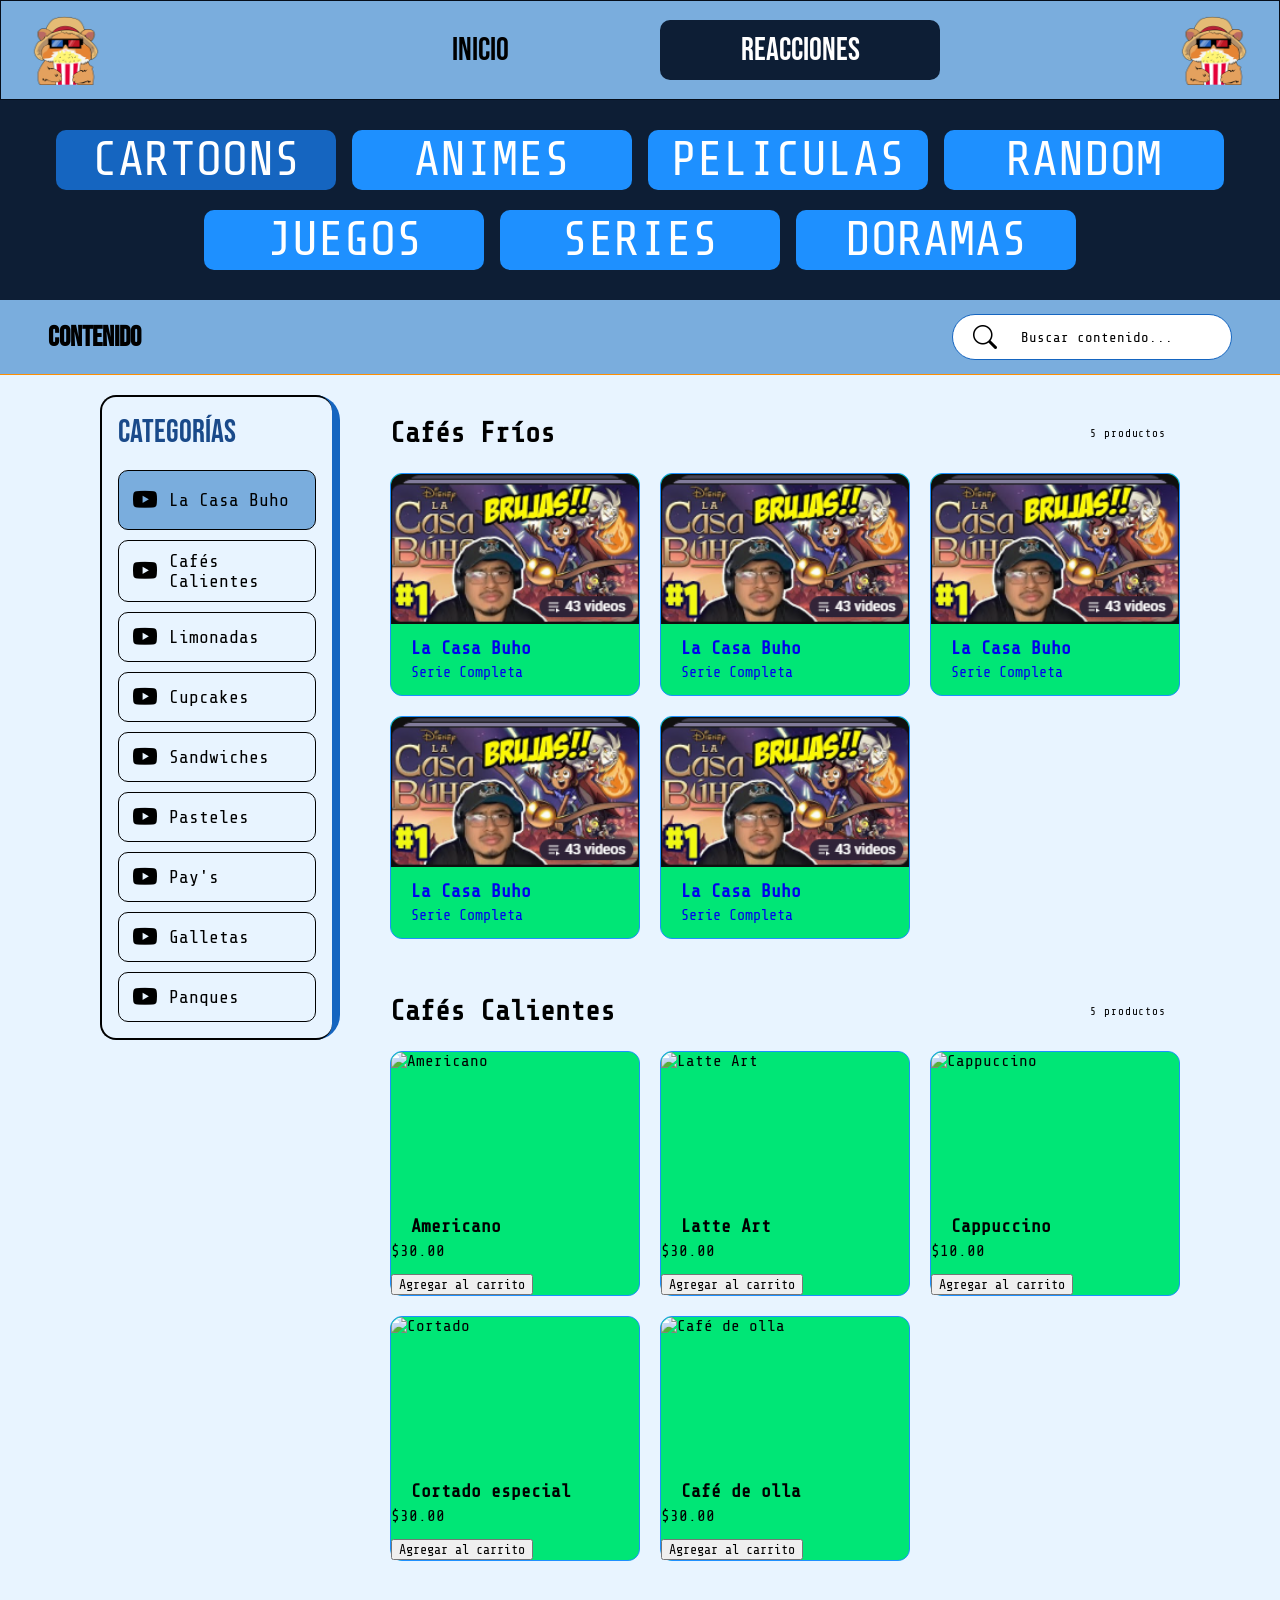
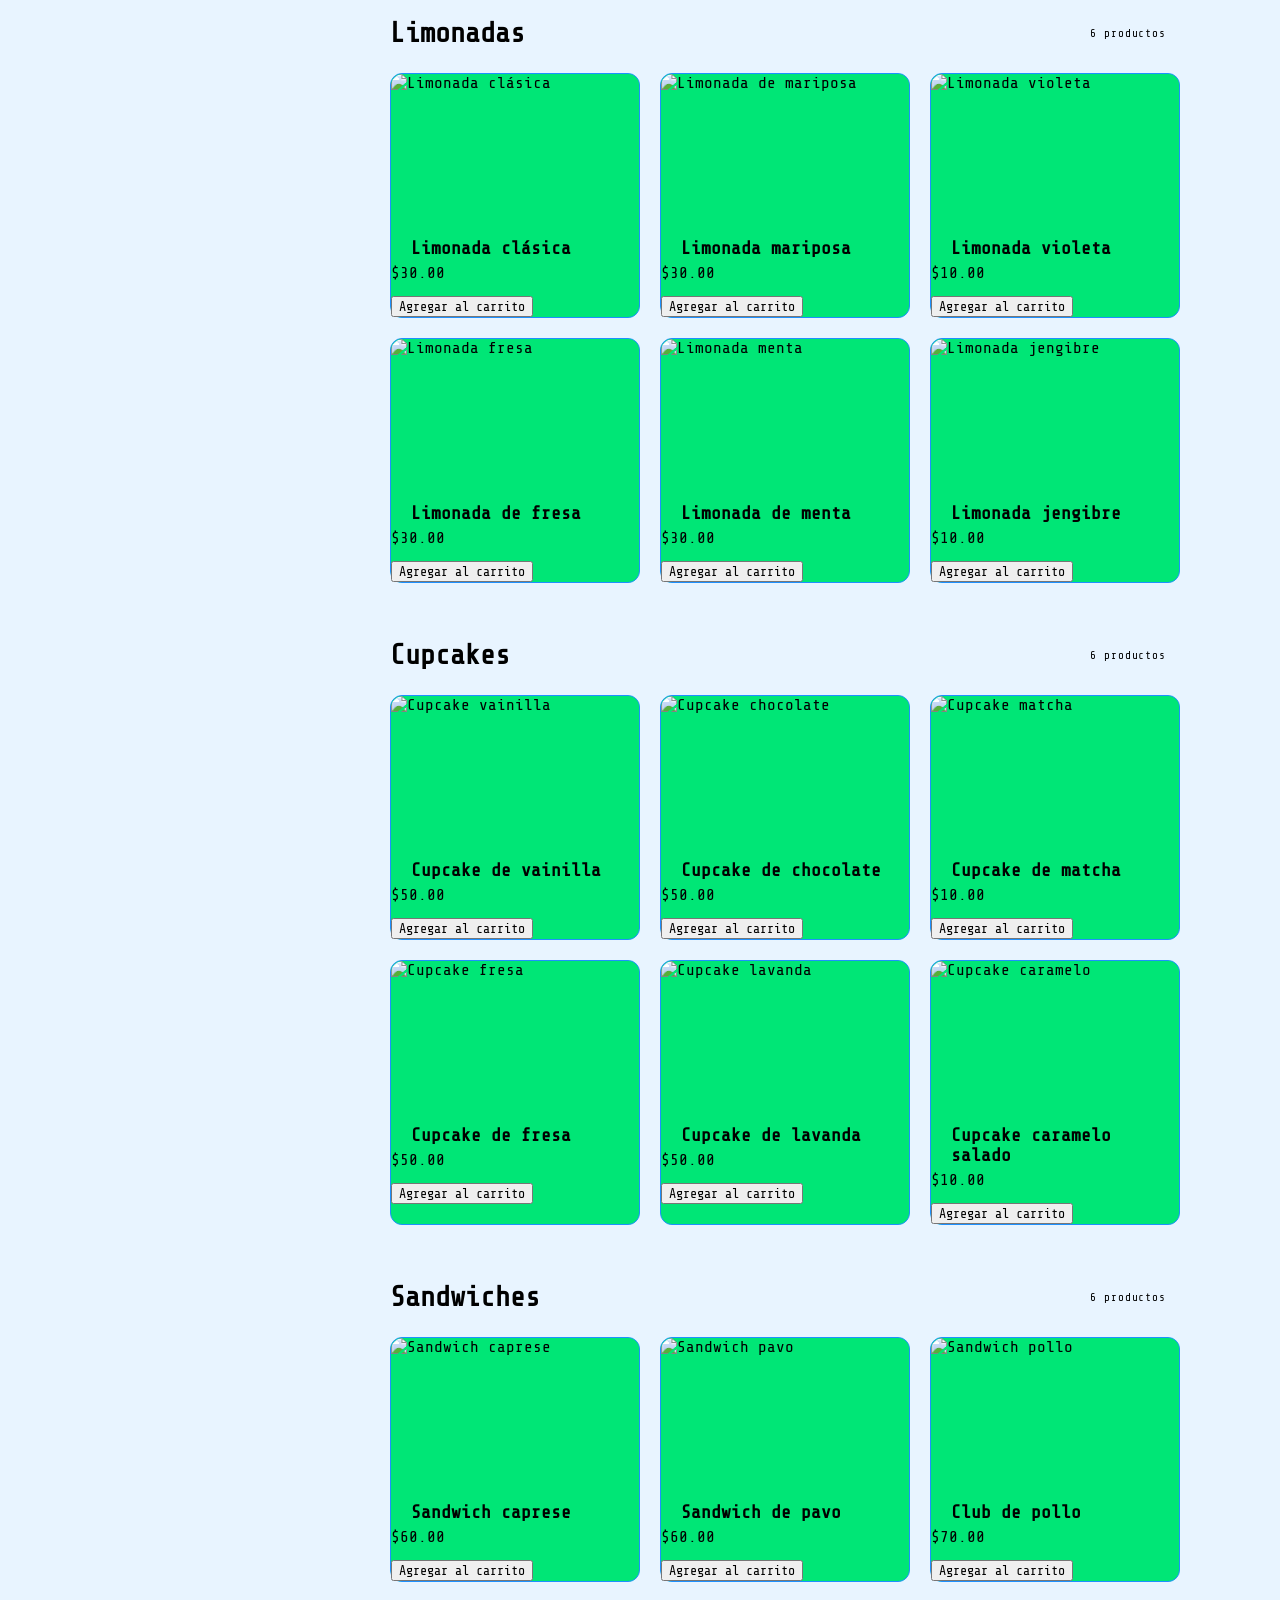
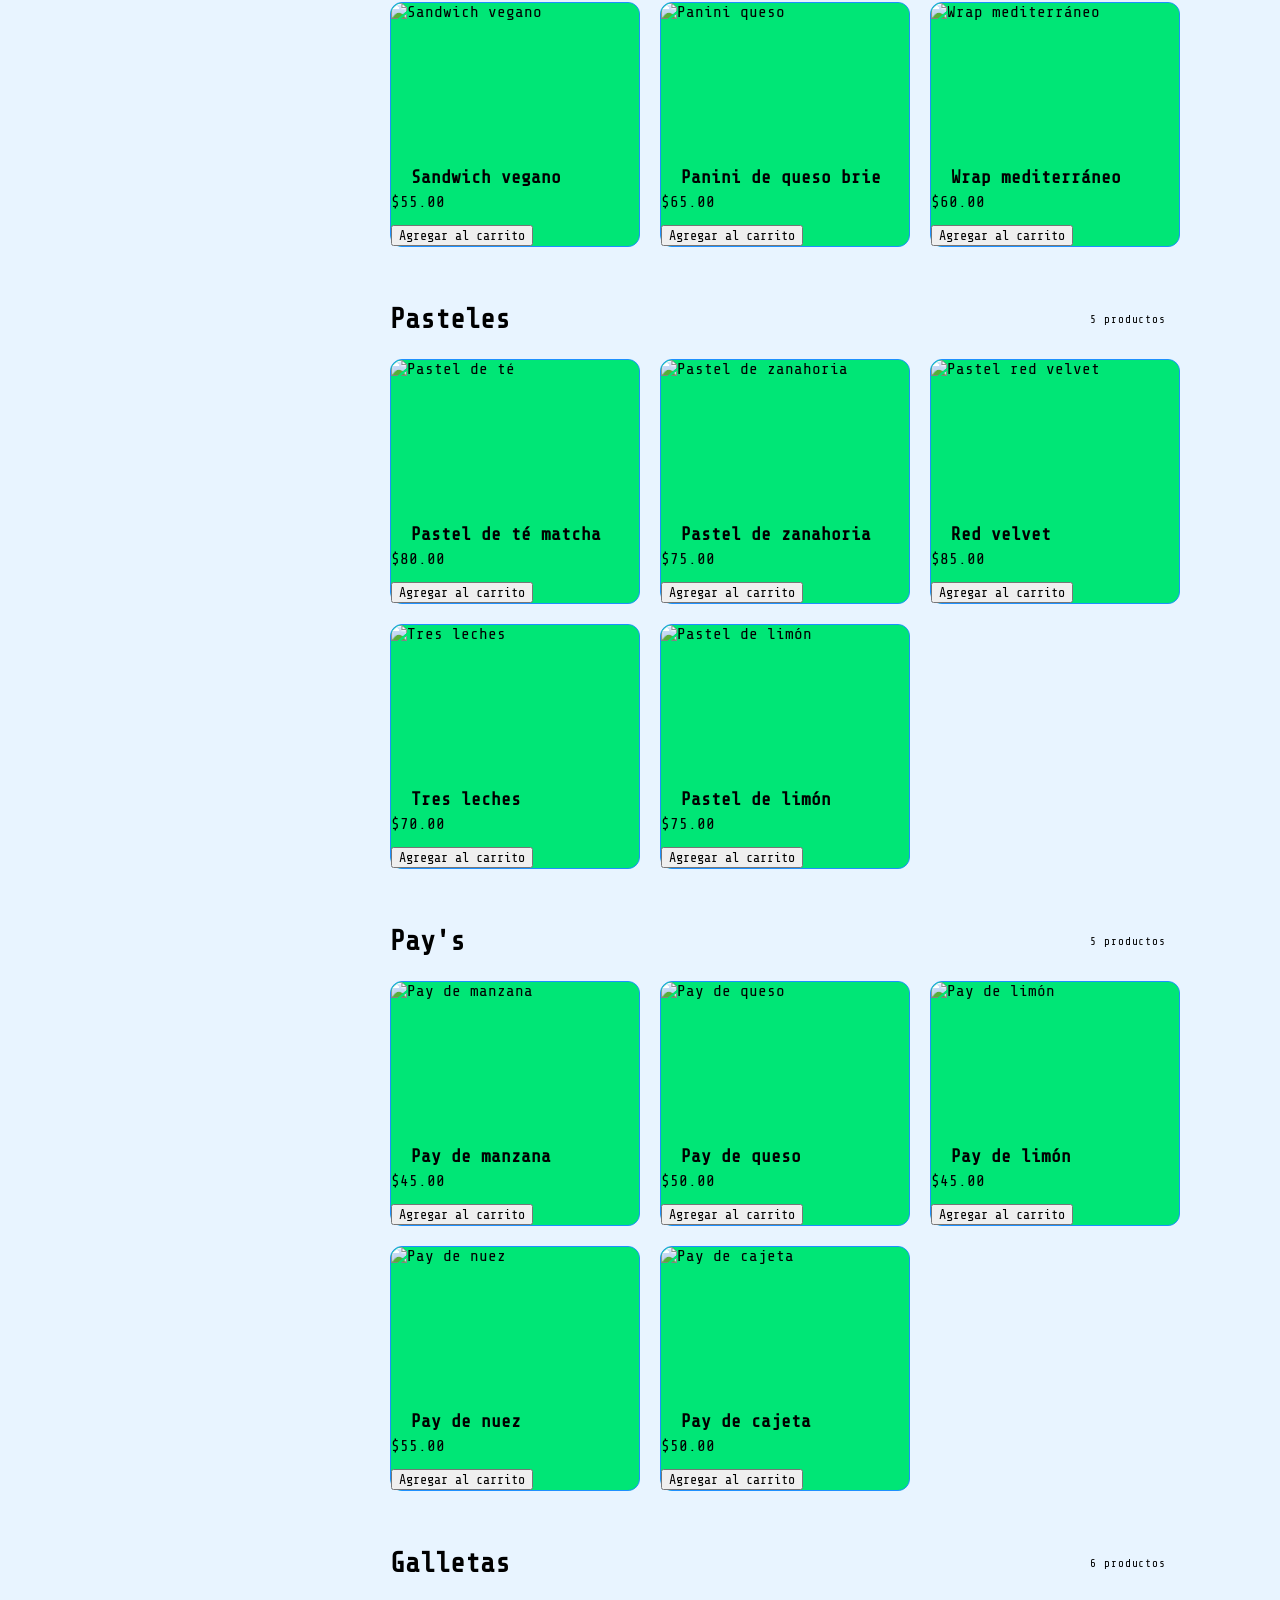
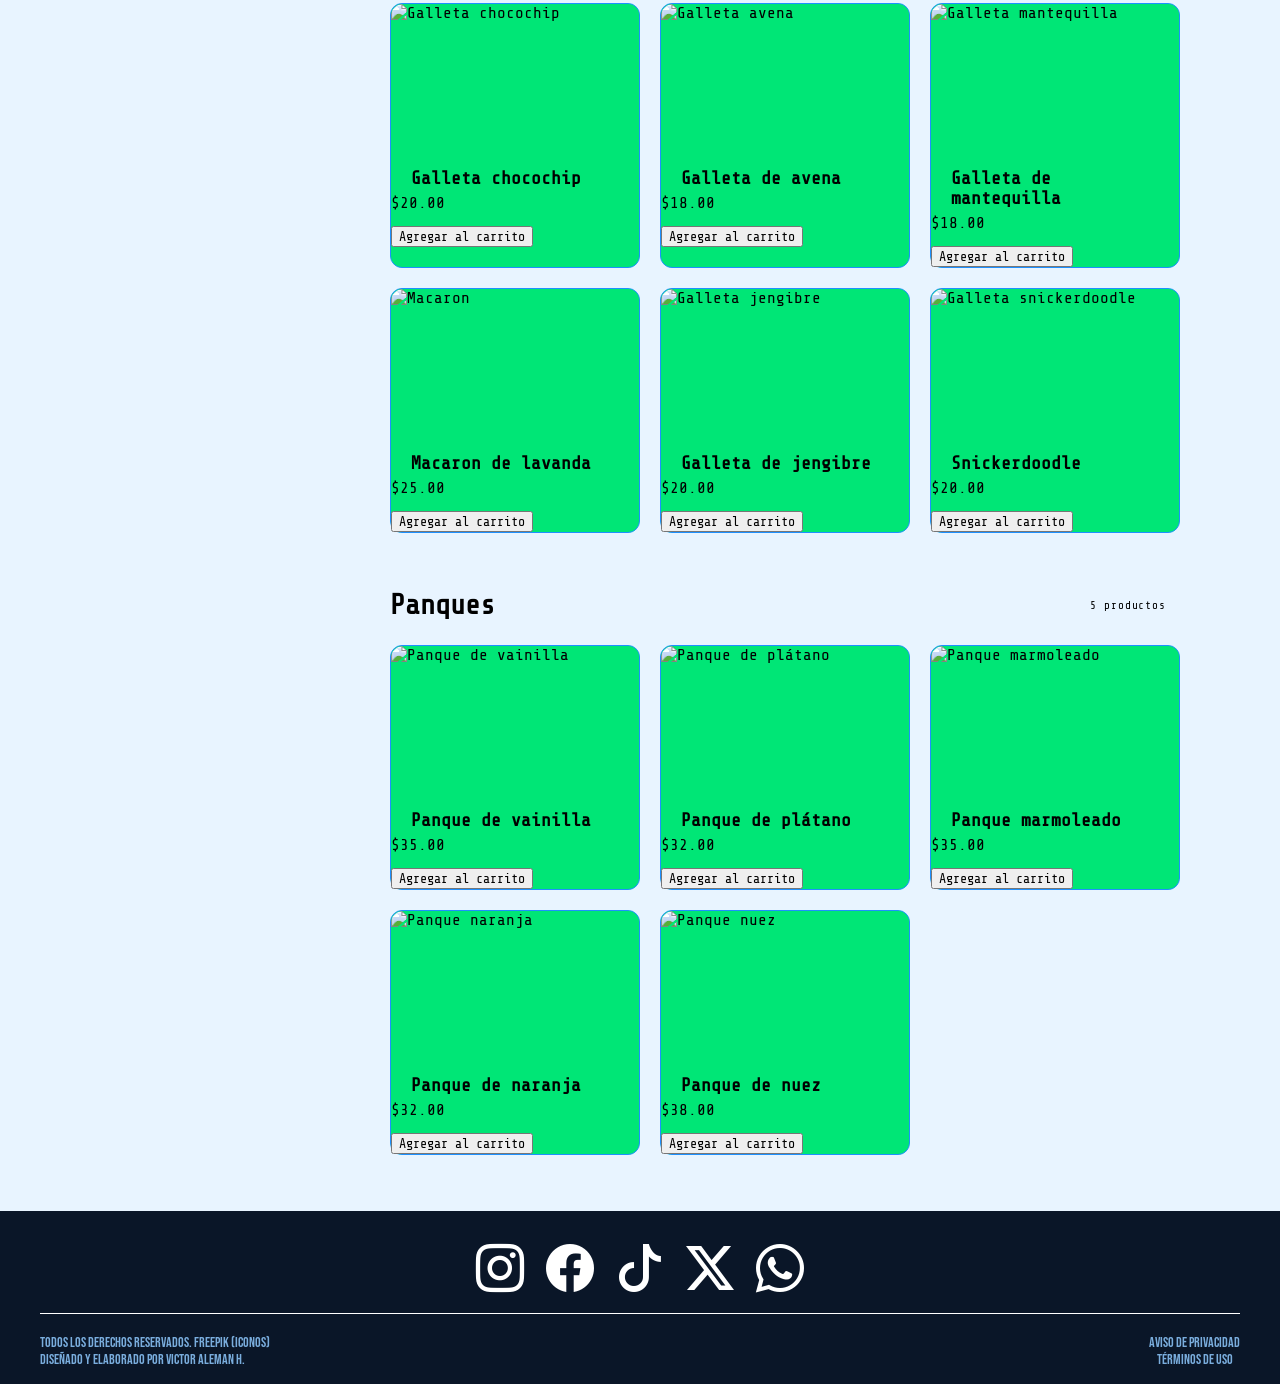
==== commit 8421dffc: "Add files via upload" ====
--- a/cartoons.html
+++ b/cartoons.html
@@ -41,11 +41,11 @@
             <a href="">DORAMAS</a>
         </div>
     </section>
-    <section class="shop-topbar">
-        <h1 class="shop-topbar-title">Contenido</h1>
+    <section class="buscador-topbar">
+        <h1 class="buscador-topbar-title">Contenido</h1>
         <div class="search">
             <i class="bi bi-search"></i>
-            <input type="text" placeholder="Buscar producto...">
+            <input type="text" placeholder="Buscar contenido...">
         </div>
     </section>
 
@@ -57,55 +57,55 @@
                 <ul class="side-list">
                     <li>
                         <a href="#cafes-frios" class="active" onclick="setActive(this)">
-                            <img src="imgs/cafe-helado.png" alt="" class="side-icon">
-                            Cafés Fríos
+                            <i class="bi bi-youtube"></i>
+                            La Casa Buho
                         </a>
                     </li>
                     <li>
                         <a href="#cafes-calientes" onclick="setActive(this)">
-                            <i class="bi bi-cup-hot"></i>
+                            <i class="bi bi-youtube"></i>
                             Cafés Calientes
                         </a>
                     </li>
                     <li>
                         <a href="#limonadas" onclick="setActive(this)">
-                            <img src="imgs/jugo.png" alt="" class="side-icon">
+                            <i class="bi bi-youtube"></i>
                             Limonadas
                         </a>
                     </li>
                     <li>
                         <a href="#cupcakes" onclick="setActive(this)">
-                            <img src="imgs/magdalena.png" alt="" class="side-icon">
+                            <i class="bi bi-youtube"></i>
                             Cupcakes
                         </a>
                     </li>
                     <li>
                         <a href="#sandwiches" onclick="setActive(this)">
-                            <img src="imgs/sandwich.png" alt="" class="side-icon">
+                            <i class="bi bi-youtube"></i>
                             Sandwiches
                         </a>
                     </li>
                     <li>
                         <a href="#pasteles" onclick="setActive(this)">
-                            <img src="imgs/pastel.png" alt="" class="side-icon">
+                            <i class="bi bi-youtube"></i>
                             Pasteles
                         </a>
                     </li>
                     <li>
                         <a href="#pays" onclick="setActive(this)">
-                            <img src="imgs/pastel-de-calabaza.png" alt="" class="side-icon">
+                            <i class="bi bi-youtube"></i>
                             Pay's
                         </a>
                     </li>
                     <li>
                         <a href="#galletas" onclick="setActive(this)">
-                            <img src="imgs/galleta.png" alt="" class="side-icon">
+                            <i class="bi bi-youtube"></i>
                             Galletas
                         </a>
                     </li>
                     <li>
                         <a href="#panques" onclick="setActive(this)">
-                            <img src="imgs/brownies.png" alt="" class="side-icon">
+                            <i class="bi bi-youtube"></i>
                             Panques
                         </a>
                     </li>
@@ -124,46 +124,51 @@
                     <span class="section-badge">5 productos</span>
                 </div>
                 <div class="cards">
-                    <article class="card">
-                        <div class="card-img"><a href="https://www.youtube.com/watch?v=8Pnwq_TjFR8&list=PLWKEXK2L8SKtwPVUYHDJ3o_1mUfA5NdFm"></a></div>
-                        <div class="card-body">
-                            <div class="card-title">Cold Brew Clásico</div>
-                            <div class="card-price">$30.00</div>
-                        </div>
-                        <button class="card-btn">Agregar al carrito</button>
-                    </article>
-                    <article class="card">
-                        <div class="card-img"><img src="imgs/Cafe frio/shared image (28).jpg" alt="Café Menta"></div>
-                        <div class="card-body">
-                            <div class="card-title">Café de Menta</div>
-                            <div class="card-price">$30.00</div>
-                        </div>
-                        <button class="card-btn">Agregar al carrito</button>
-                    </article>
-                    <article class="card">
-                        <div class="card-img"><img src="imgs/Cafe frio/shared image (31).jpg" alt="Café Avellana Frío"></div>
-                        <div class="card-body">
-                            <div class="card-title">Café Avellana Frío</div>
-                            <div class="card-price">$10.00</div>
-                        </div>
-                        <button class="card-btn">Agregar al carrito</button>
-                    </article>
-                    <article class="card">
-                        <div class="card-img"><img src="imgs/Cafe frio/shared image (38).jpg" alt="Frappuccino Lirio"></div>
-                        <div class="card-body">
-                            <div class="card-title">Frappuccino Lirio</div>
-                            <div class="card-price">$35.00</div>
-                        </div>
-                        <button class="card-btn">Agregar al carrito</button>
-                    </article>
-                    <article class="card">
-                        <div class="card-img"><img src="imgs/Cafe frio/shared image (47).jpg" alt="Café Mariposa"></div>
-                        <div class="card-body">
-                            <div class="card-title">Café Mariposa Azul</div>
-                            <div class="card-price">$30.00</div>
-                        </div>
-                        <button class="card-btn">Agregar al carrito</button>
-                    </article>
+                    <a href="https://www.youtube.com/watch?v=8Pnwq_TjFR8&list=PLWKEXK2L8SKtwPVUYHDJ3o_1mUfA5NdFm" target="_blank" class="card">
+                        <div class="card-img">
+                            <img src='imgs/Playlists/LaCasaBuhoCompleta.png' alt='ALT' title='TITLE'>
+                        </div>
+                        <div class="card-body">
+                            <div class="card-title">La Casa Buho</div>
+                            <div class="card-subtitle">Serie Completa</div>
+                        </div>
+                    </a>
+                    <a href="https://www.youtube.com/watch?v=8Pnwq_TjFR8&list=PLWKEXK2L8SKtwPVUYHDJ3o_1mUfA5NdFm" target="_blank" class="card">
+                        <div class="card-img">
+                            <img src='imgs/Playlists/LaCasaBuhoCompleta.png' alt='ALT' title='TITLE'>
+                        </div>
+                        <div class="card-body">
+                            <div class="card-title">La Casa Buho</div>
+                            <div class="card-subtitle">Serie Completa</div>
+                        </div>
+                    </a>
+                    <a href="https://www.youtube.com/watch?v=8Pnwq_TjFR8&list=PLWKEXK2L8SKtwPVUYHDJ3o_1mUfA5NdFm" target="_blank" class="card">
+                        <div class="card-img">
+                            <img src='imgs/Playlists/LaCasaBuhoCompleta.png' alt='ALT' title='TITLE'>
+                        </div>
+                        <div class="card-body">
+                            <div class="card-title">La Casa Buho</div>
+                            <div class="card-subtitle">Serie Completa</div>
+                        </div>
+                    </a>
+                    <a href="https://www.youtube.com/watch?v=8Pnwq_TjFR8&list=PLWKEXK2L8SKtwPVUYHDJ3o_1mUfA5NdFm" target="_blank" class="card">
+                        <div class="card-img">
+                            <img src='imgs/Playlists/LaCasaBuhoCompleta.png' alt='ALT' title='TITLE'>
+                        </div>
+                        <div class="card-body">
+                            <div class="card-title">La Casa Buho</div>
+                            <div class="card-subtitle">Serie Completa</div>
+                        </div>
+                    </a>
+                    <a href="https://www.youtube.com/watch?v=8Pnwq_TjFR8&list=PLWKEXK2L8SKtwPVUYHDJ3o_1mUfA5NdFm" target="_blank" class="card">
+                        <div class="card-img">
+                            <img src='imgs/Playlists/LaCasaBuhoCompleta.png' alt='ALT' title='TITLE'>
+                        </div>
+                        <div class="card-body">
+                            <div class="card-title">La Casa Buho</div>
+                            <div class="card-subtitle">Serie Completa</div>
+                        </div>
+                    </a>
                 </div>
             </section>
 
--- a/css/root.css
+++ b/css/root.css
@@ -36,5 +36,5 @@
 }
 
 body {
-    background-color: var(--texto);
+    background-color: var(--texto-principal);
 }
--- a/css/cartoons.css
+++ b/css/cartoons.css
@@ -3,7 +3,7 @@
 }
 
 body {
-    color: var(--text-dark);
+    color: var(--negro);
     display: flex;
     flex-direction: column;
 }
@@ -80,17 +80,17 @@
 }
 
 
-.shop-topbar {
-    background: var(--crema);
-    border-bottom: 1px solid var(--naranja_medio);
+.buscador-topbar {
+    background: var(--azul-leve);
+    border-bottom: 1px solid var(--naranja-suave);
     padding: 14px 48px;
     display: flex;
     align-items: center;
     justify-content: space-between;
 }
 
-.shop-topbar-title {
-    font-family: var(--Nouveau);
+.buscador-topbar-title {
+    font-family: var(--font-titulo);
     font-size: 28px;
     color: var(--negro);
 }
@@ -98,8 +98,8 @@
 .search {
     display: flex;
     align-items: center;
-    background: var(--crema);
-    border: 1.5px solid var(--verde_claro);
+    background: var(--blanco);
+    border: 1.5px solid var(--azul-medio);
     border-radius: 24px;
     padding: 8px 18px;
     gap: 10px;
@@ -108,16 +108,16 @@
 }
 
 .search:focus-within {
-    border-color: var(--verde_medio);
+    border-color: var(--azul-fuerte);
 }
 
 .search input {
     border: none;
     background: transparent;
     outline: none;
-    font-family: 'Jost', sans-serif;
+    font-family: var(--font-lectura);
     font-size: 14px;
-    color: var(--gris);
+    color: var(--negro);
     width: 100%;
 }
 
@@ -138,15 +138,16 @@
     margin: 20px 50px 0 0;
     width: 240px;
     border-radius: 25px;
-    border-right: 8px solid var(--verde_medio);
+    border-right: 8px solid var(--azul-medio);
     position: sticky;
     top: 0px;
     z-index: 200;
 }
 
 .sidebar-panel {
-    background: var(--crema);
-    border: 2px solid var(--verde_claro);
+    background: var(--texto-principal);
+    border: 2px solid var(--negro);
+    border-right: none;
     border-radius: 16px;
     padding: 16px;
     display: flex;
@@ -155,10 +156,10 @@
 }
 
 .sidebar-panel-title {
-    font-family: var(--Nouveau);
-    font-size: 18px;
-    color: var(--verde_medio);
-    margin-bottom: 14px;
+    font-family: var(--font-titulo);
+    font-size: 32px;
+    color: var(--azul-fuerte);
+    margin-bottom: 8px;
     padding-bottom: 10px;
 }
 
@@ -180,14 +181,14 @@
     text-decoration: none;
     border: 1px solid var(--negro);
     color: var(--negro);
-    font-family: var(--Nouveau);
+    font-family: var(--font-lectura);
     font-size: 18px;
     transition: 1s;
 }
 
 .side-list li a:hover,
 .side-list li a.active {
-    background: var(--verde_claro);
+    background: var(--azul-leve);
     color: var(--negro);
 }
 
@@ -262,33 +263,32 @@
 }
 
 .card {
-    background: var(--verde_medio);
-    border: 1px solid var(--verde_oscuro);
+    background: var(--verde);
+    border: 1px solid var(--azul-brillante);
     border-radius: 12px;
     transition: 0.5s;
     cursor: pointer;
+    width: 250px;
 }
 
 .card:hover {
     transform: translateY(-5px);
-    box-shadow: 0 10px 24px var(--verde_oscurote);
+    box-shadow: 0 10px 24px var(--azul-oscuro-bajo);
 }
 
 .card-img {
     height: 150px;
-    background: var(--verde_medio);
+    background: var(--verde);
     border-radius: 12px 12px 0 0;
     position: relative;
 }
 
-.card-img a {
+.card-img img {
     width: 100%;
     height: 100%;
     border-radius: 12px 12px 0 0;
-    object-fit: cover;
     transition: 0.4s;
 }
-
 
 .card-body {
     padding: 14px 14px 14px 0;
@@ -297,19 +297,20 @@
 
 .card-title {
     margin-left: 20px;
-    font-size: 14px;
+    font-size: 18px;
     color: var(--azul_oscurote);
     margin-bottom: 6px;
+    font-weight: 800;
+}
+
+.card-subtitle {
+    margin-left: 20px;
+    font-size: 15px;
+    color: var(--azul_oscurote);
     font-weight: 500;
 }
 
-.card-price {
-    font-size: 15px;
-    color: var(--blanco);
-    font-weight: 500;
-}
-
-.card-btn {
+/*.card-btn {
     display: block;
     margin: 8px 14px 14px;
     background-color: var(--verde_claro);
@@ -327,4 +328,4 @@
 .card-btn:hover {
     background: var(--teal);
     color: var(--white);
-}+}*/
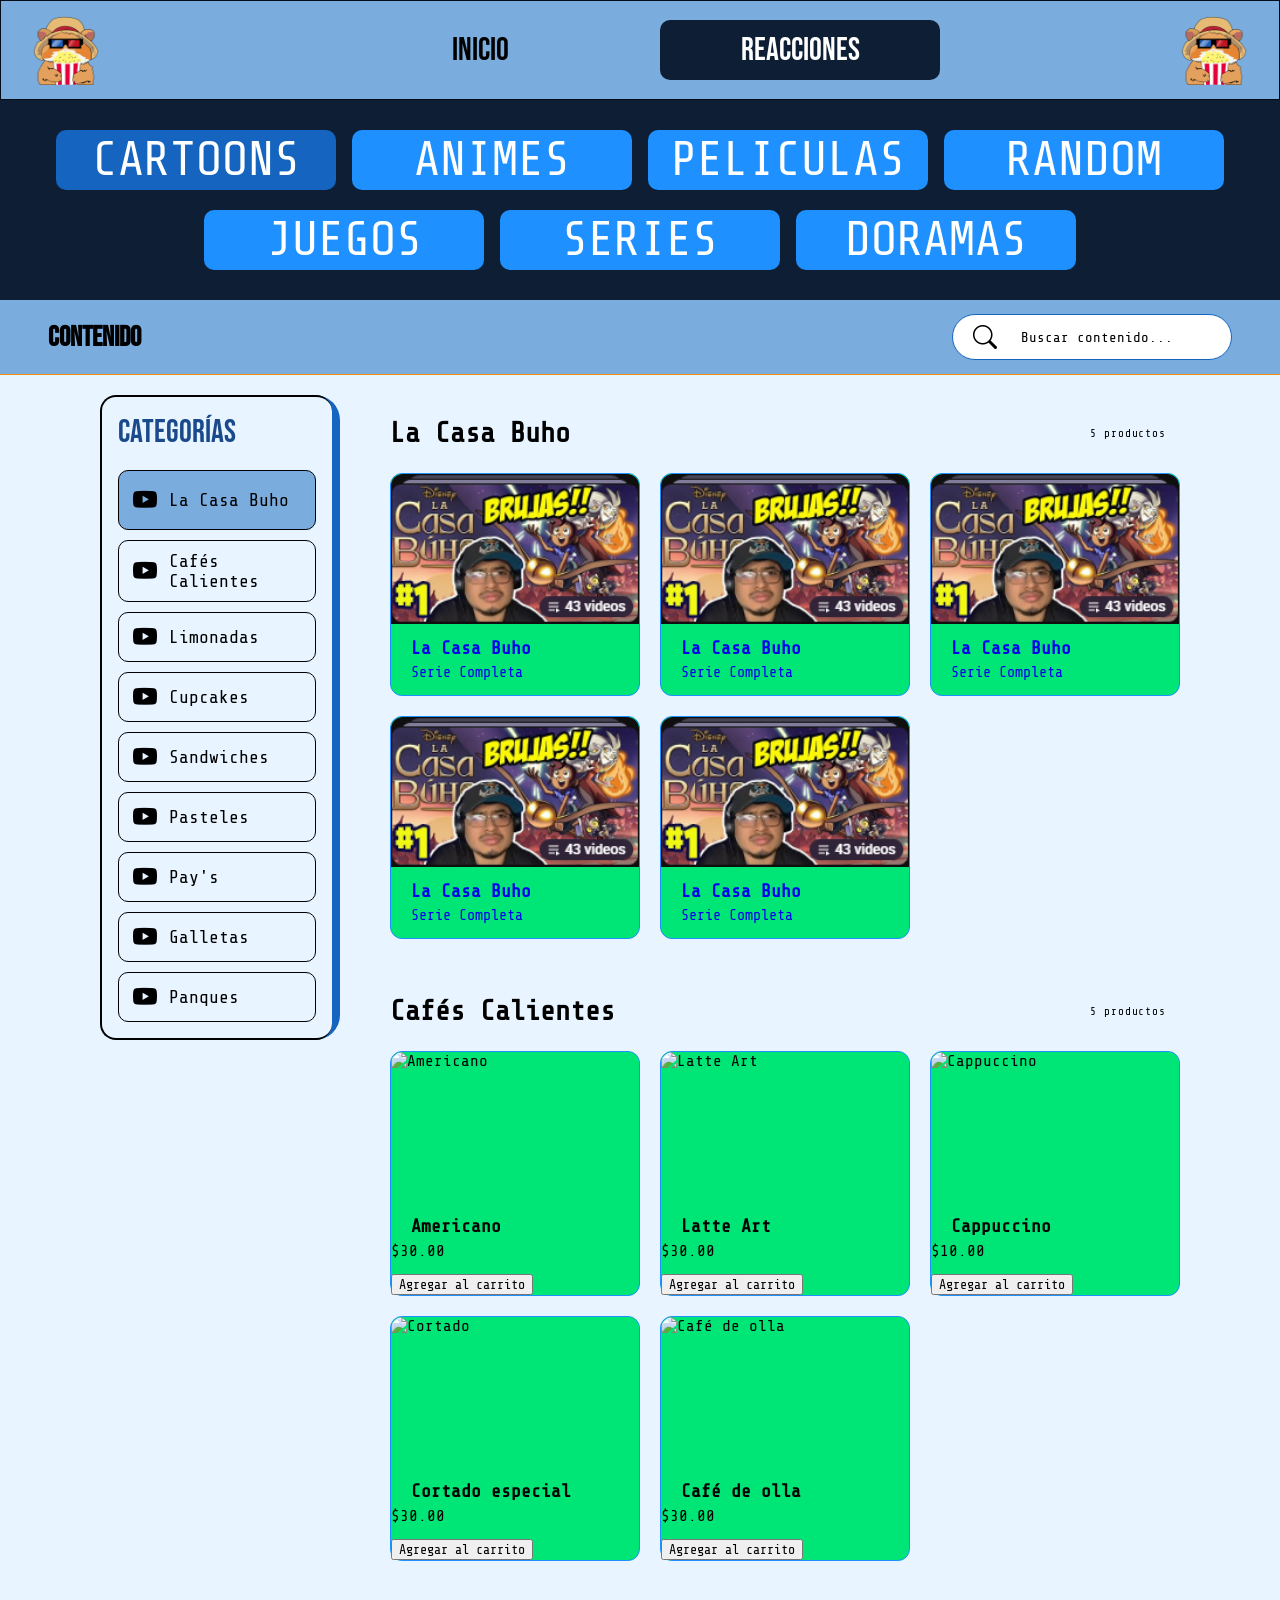
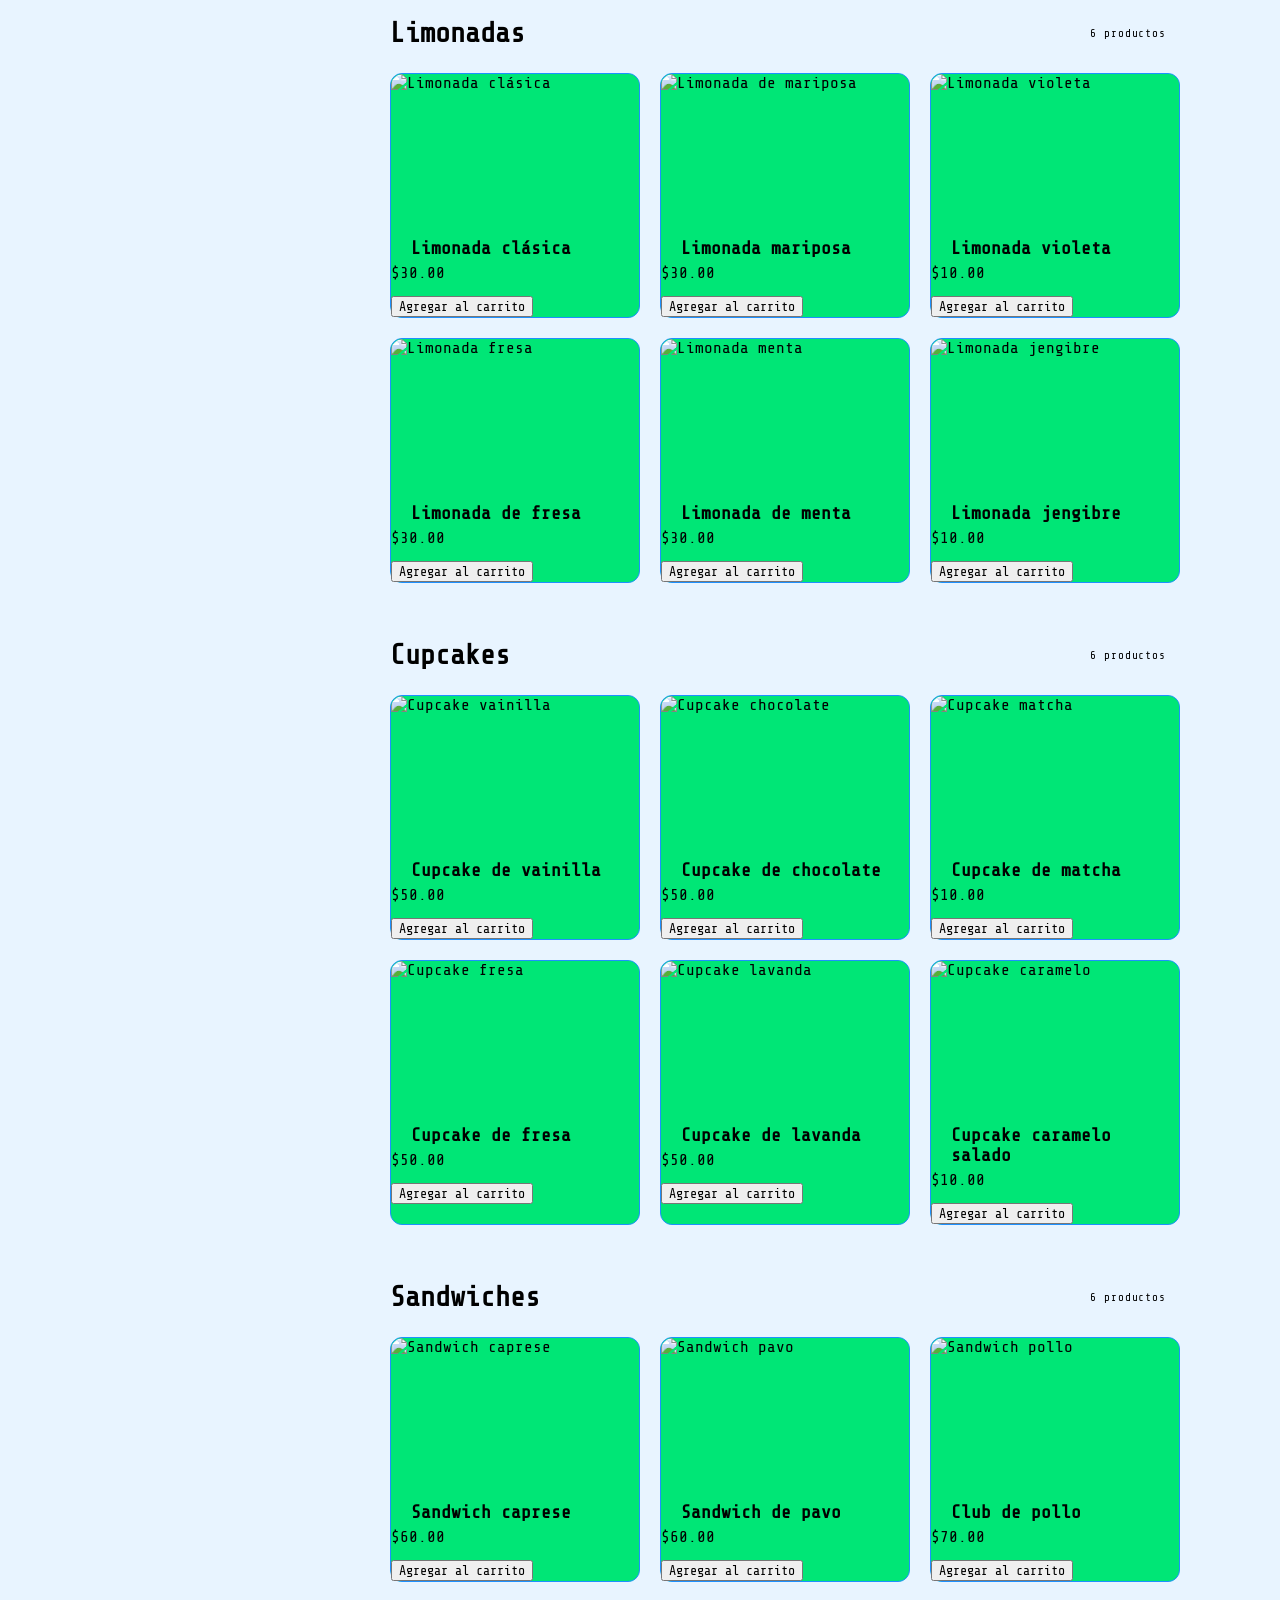
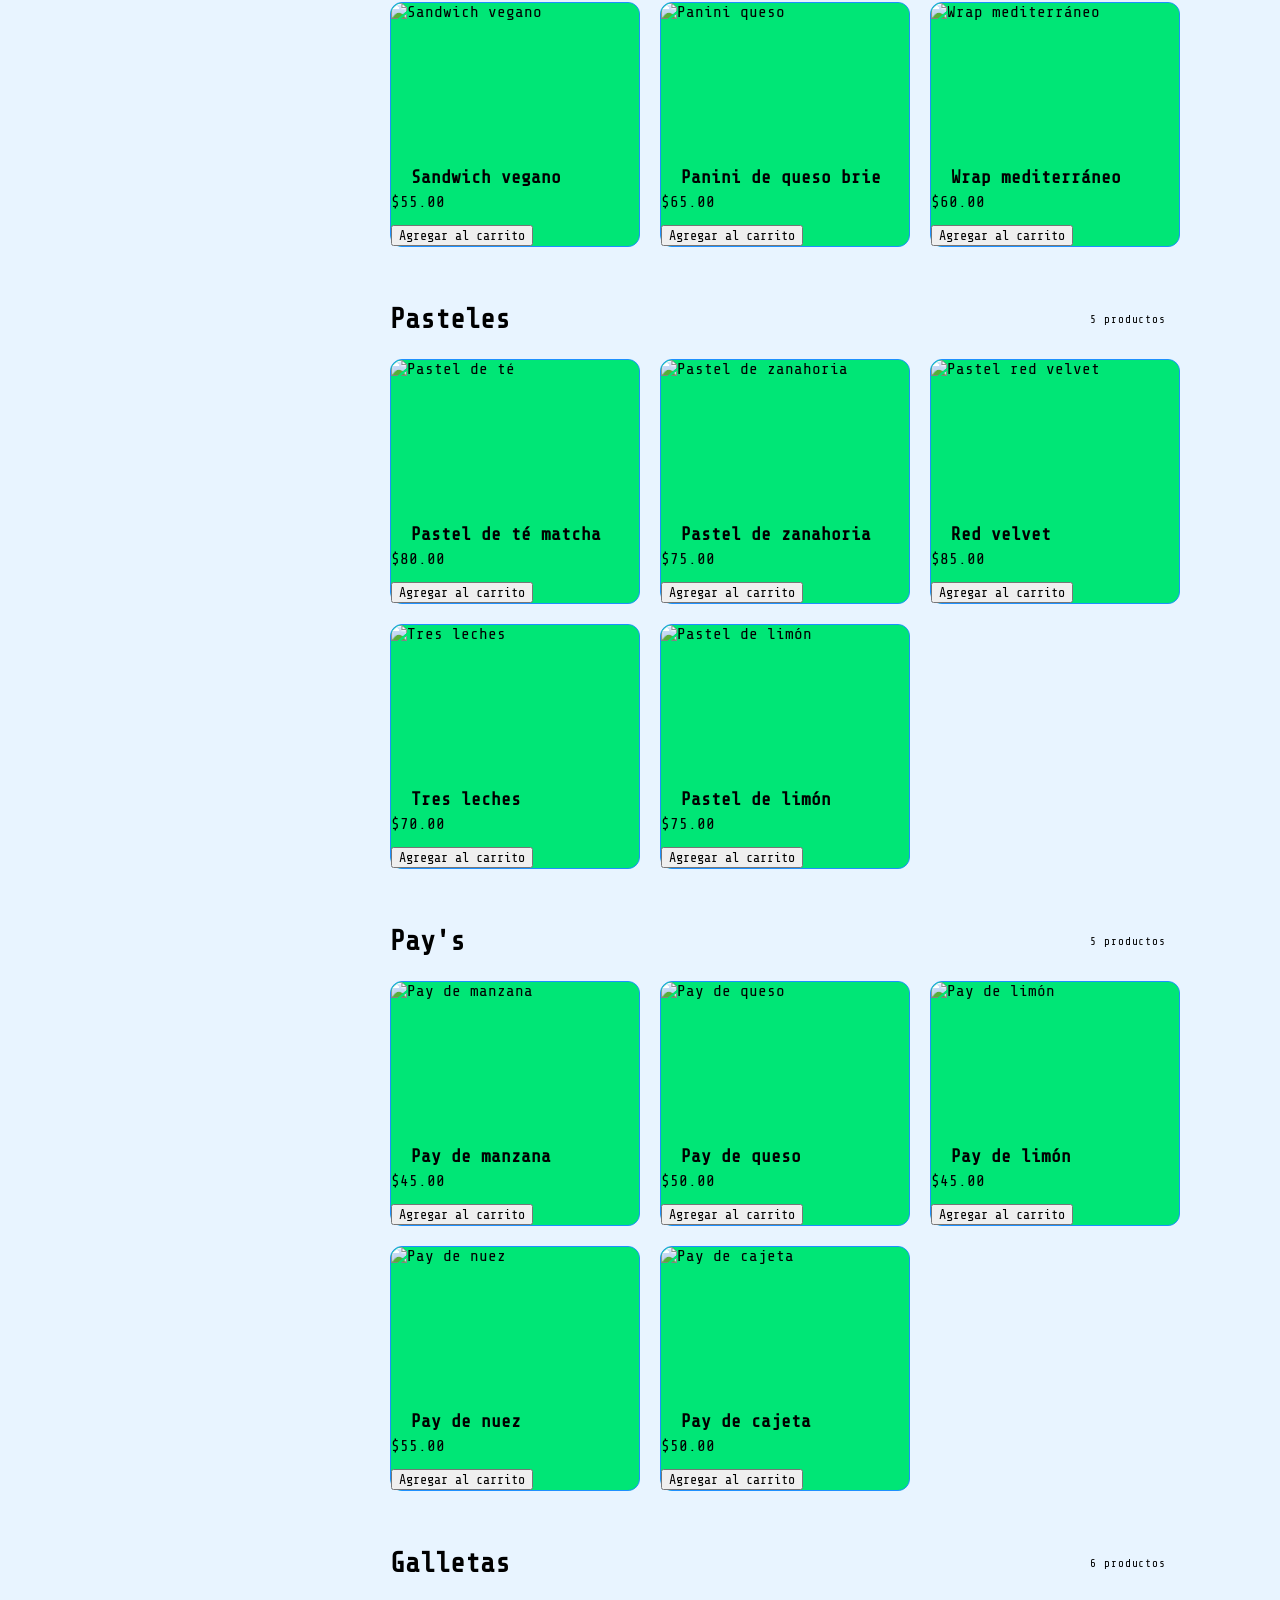
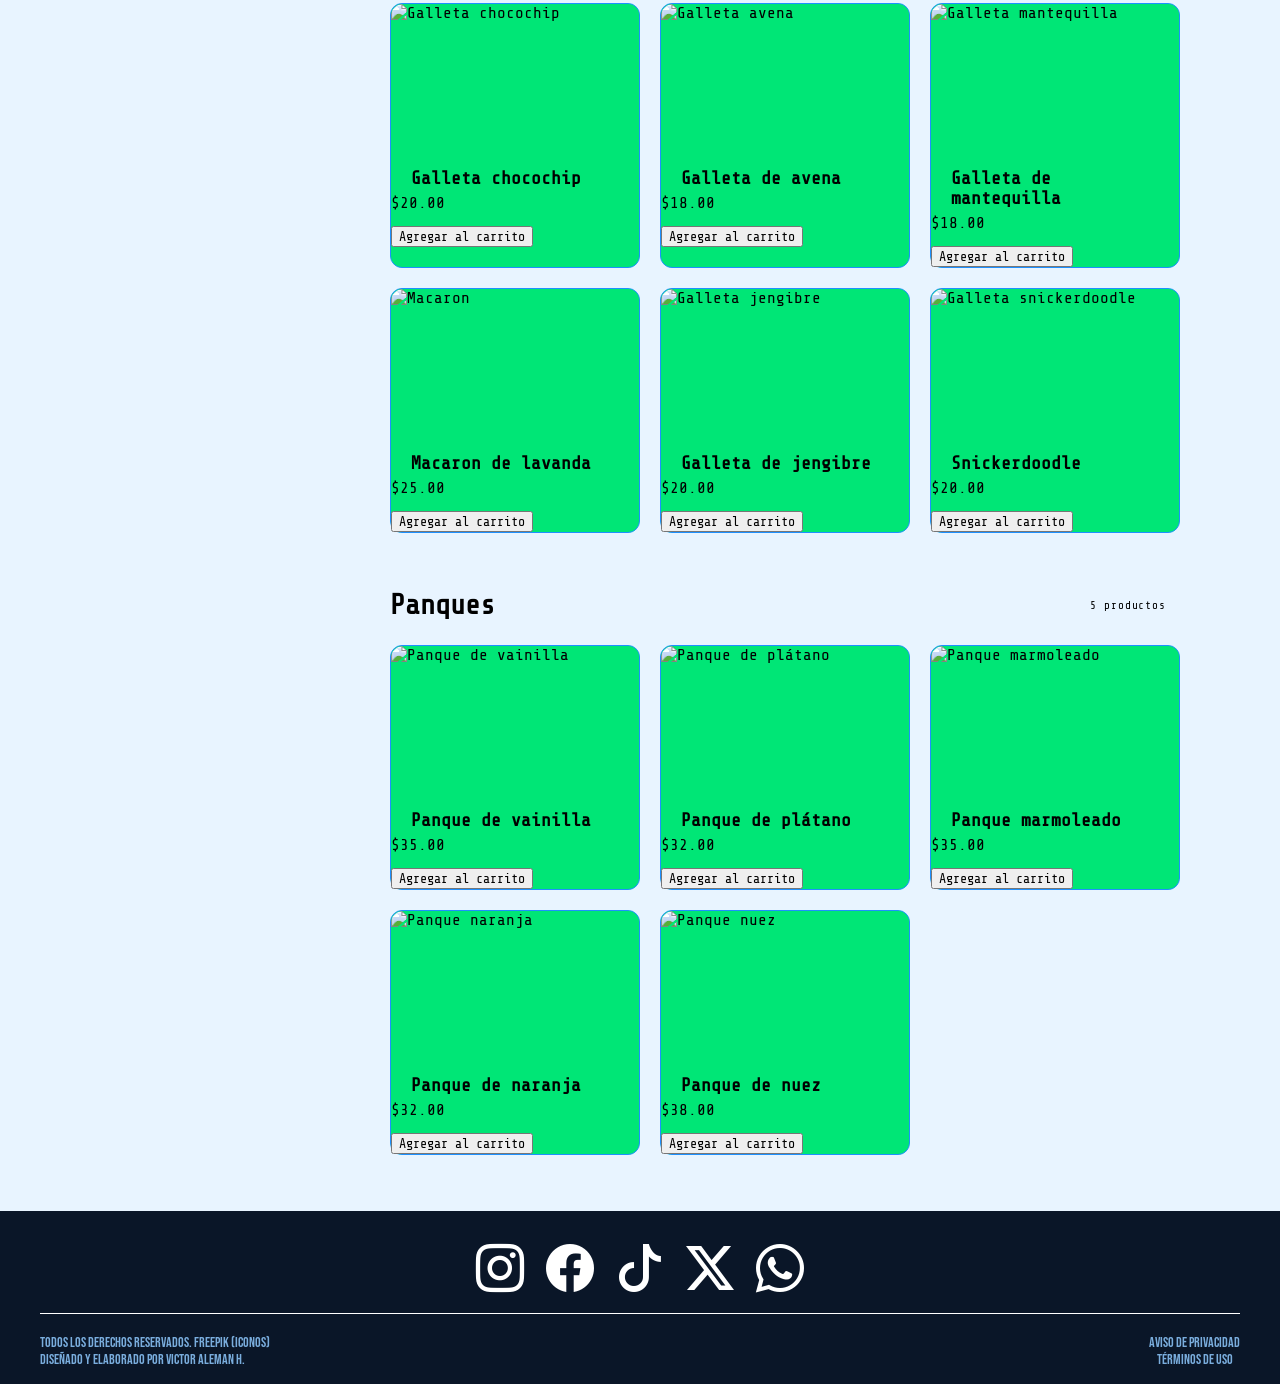
==== commit 89dbde47: "Add files via upload" ====
--- a/cartoons.html
+++ b/cartoons.html
@@ -119,7 +119,7 @@
             <!-- CAFÉS FRÍOS -->
             <section id="cafes-frios" class="content">
                 <div class="content-top">
-                    <h2 class="content-title">Cafés Fríos</h2>
+                    <h2 class="content-title">La Casa Buho</h2>
                     <div class="content-title-line"></div>
                     <span class="section-badge">5 productos</span>
                 </div>
@@ -621,13 +621,22 @@
     <footer>
         <div class="footer-top">
             <div class="footer-socials">
-                <i class="bi bi-instagram"></i>
-                <i class="bi bi-facebook"></i>
-                <i class="bi bi-tiktok"></i>
-                <i class="bi bi-twitter-x"></i>
-                <i class="bi bi-whatsapp "></i>
+                <a href="https://www.instagram.com/josscalxd/" target="_blank">
+                    <i class="bi bi-instagram"></i>
+                </a>
+                <a href="https://www.facebook.com/JossCalx" target="_blank">
+                    <i class="bi bi-facebook"></i>
+                </a>
+                <a href="https://www.tiktok.com/@josscalx" target="_blank">
+                    <i class="bi bi-tiktok"></i>
+                </a>
+                <a href="https://twitter.com/josscalx" target="_blank">
+                    <i class="bi bi-twitter-x"></i>
+                </a>
+                <a href="https://twitter.com/josscalx" target="_blank">
+                    <i class="bi bi-whatsapp "></i>
+                </a>
             </div>
-
         </div>
         <div class="footer-bottom">
             <div class="footer-bottom-derechos">
--- a/css/footer.css
+++ b/css/footer.css
@@ -24,7 +24,11 @@
     align-items: center;
 }
 
-.footer-socials i {
+.footer-socials a {
+    text-decoration: none;
+}
+
+.footer-socials a i {
     width: 50px;
     height: 50px;
     font-size: 48px;
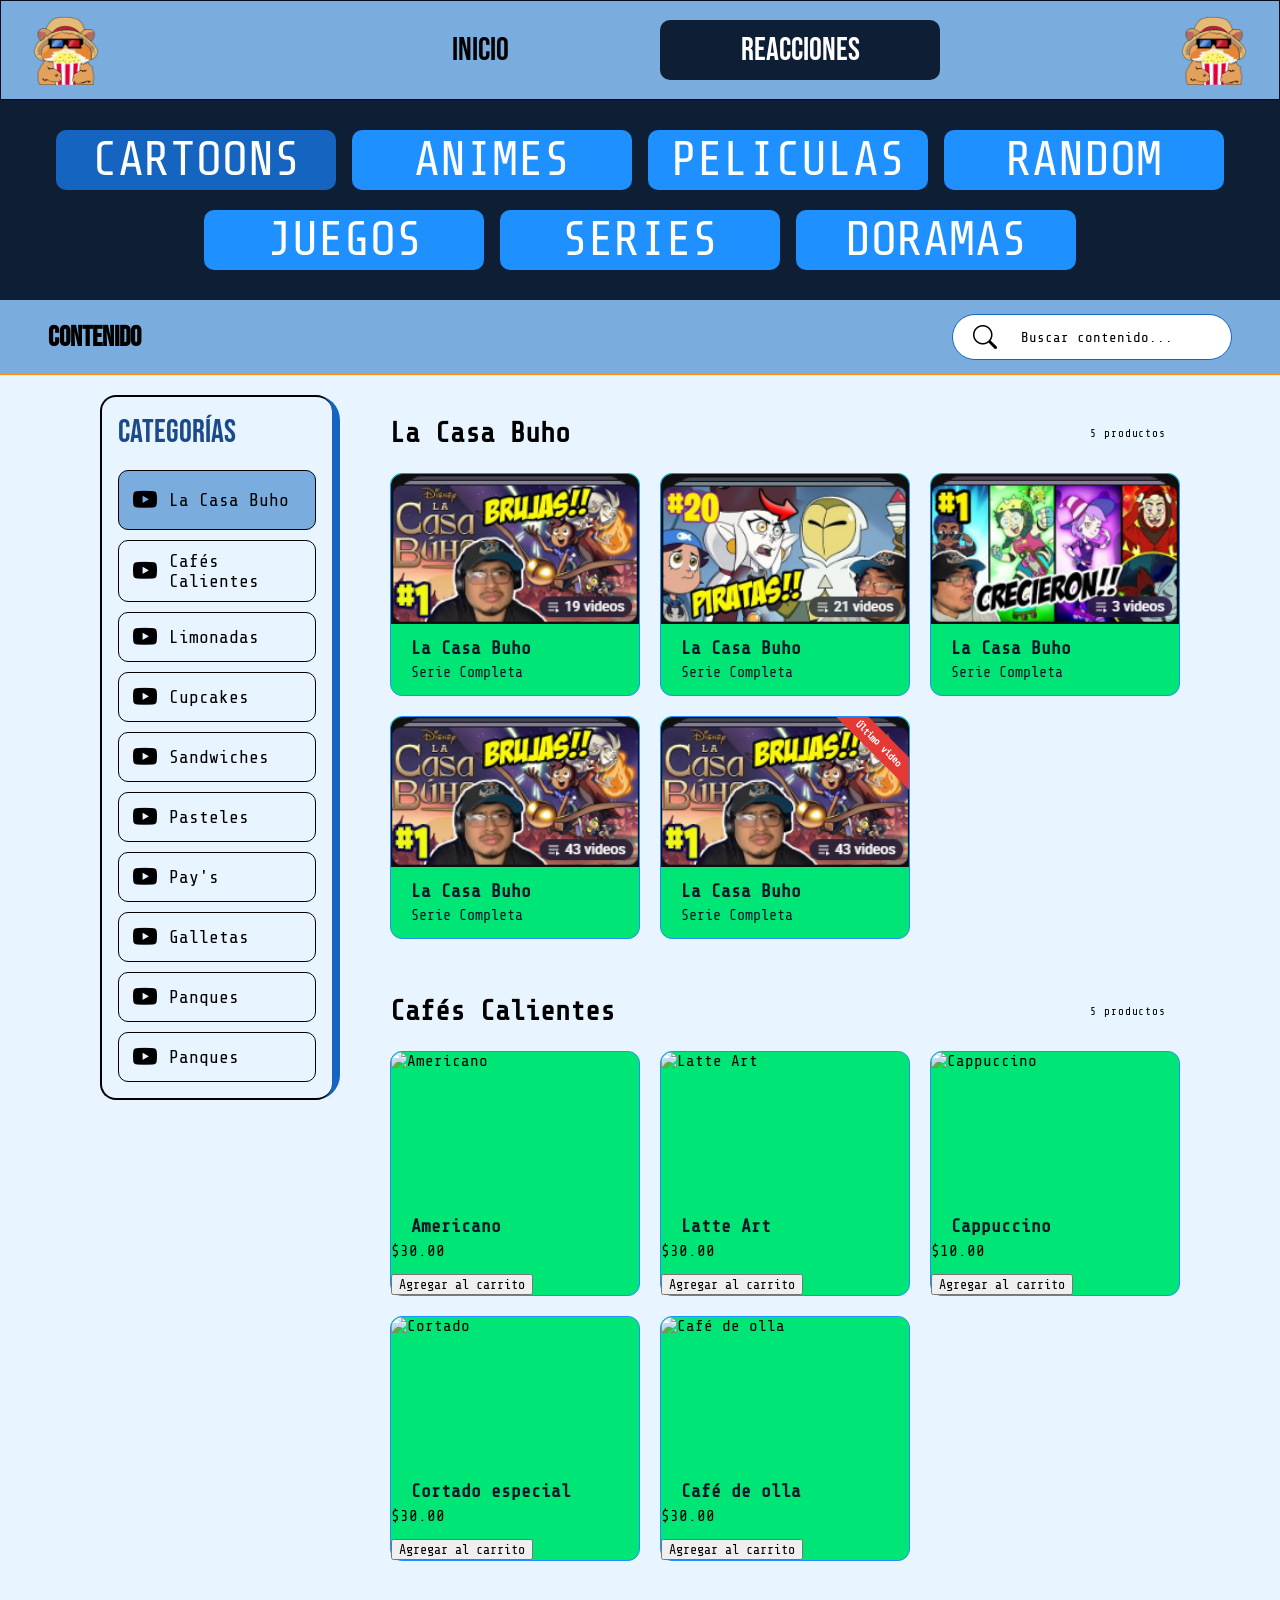
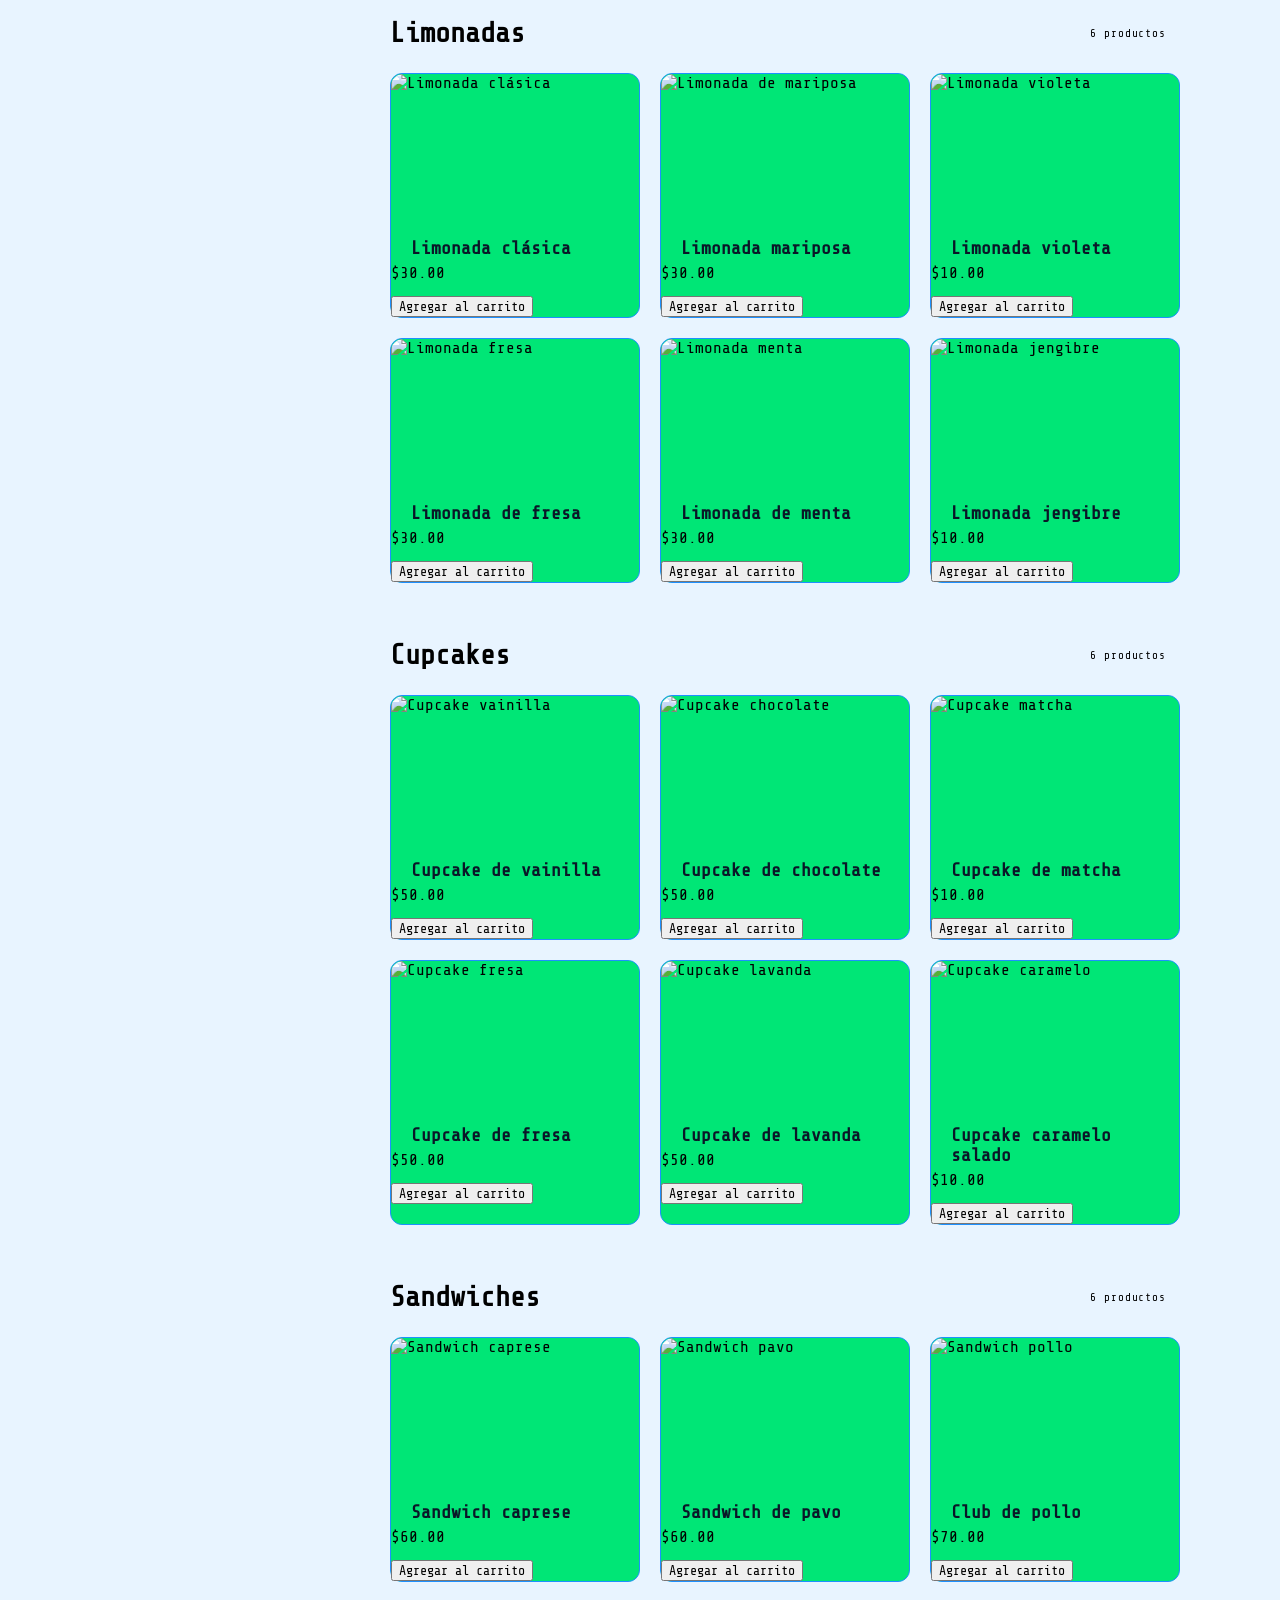
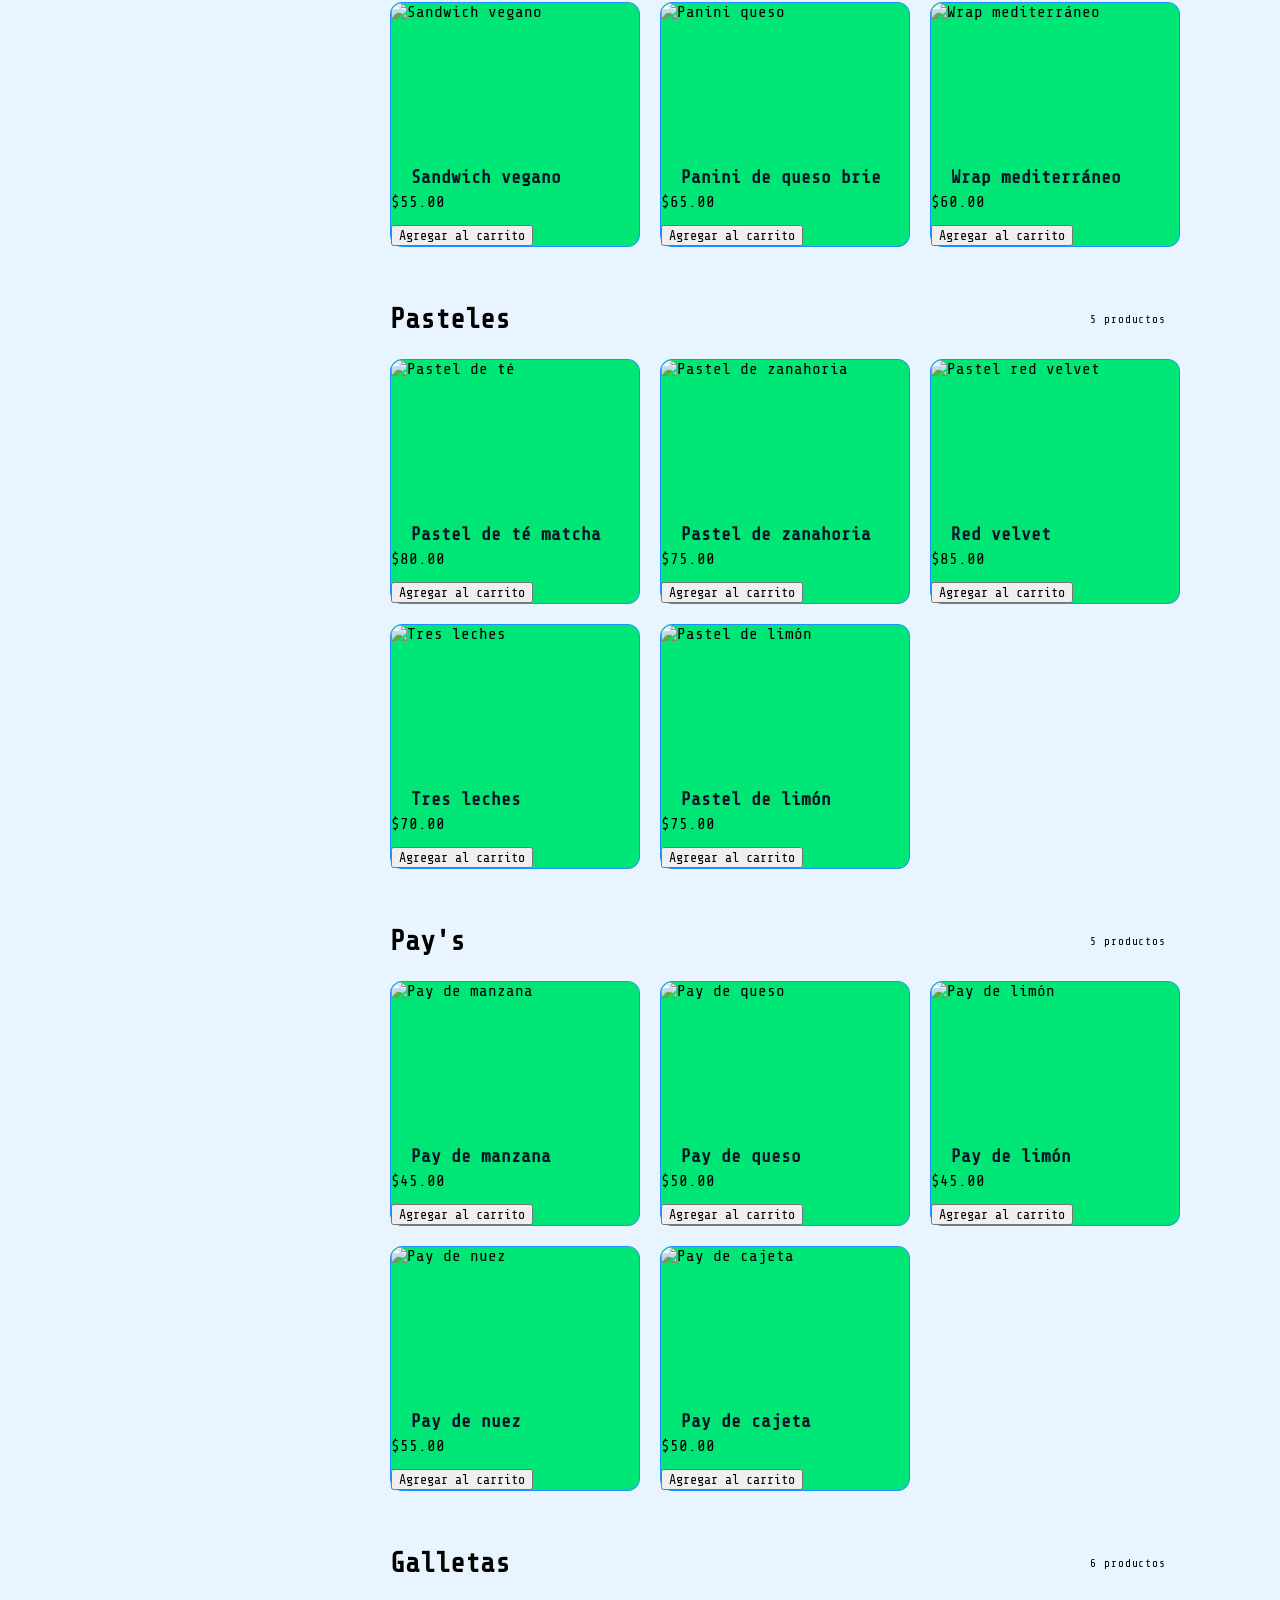
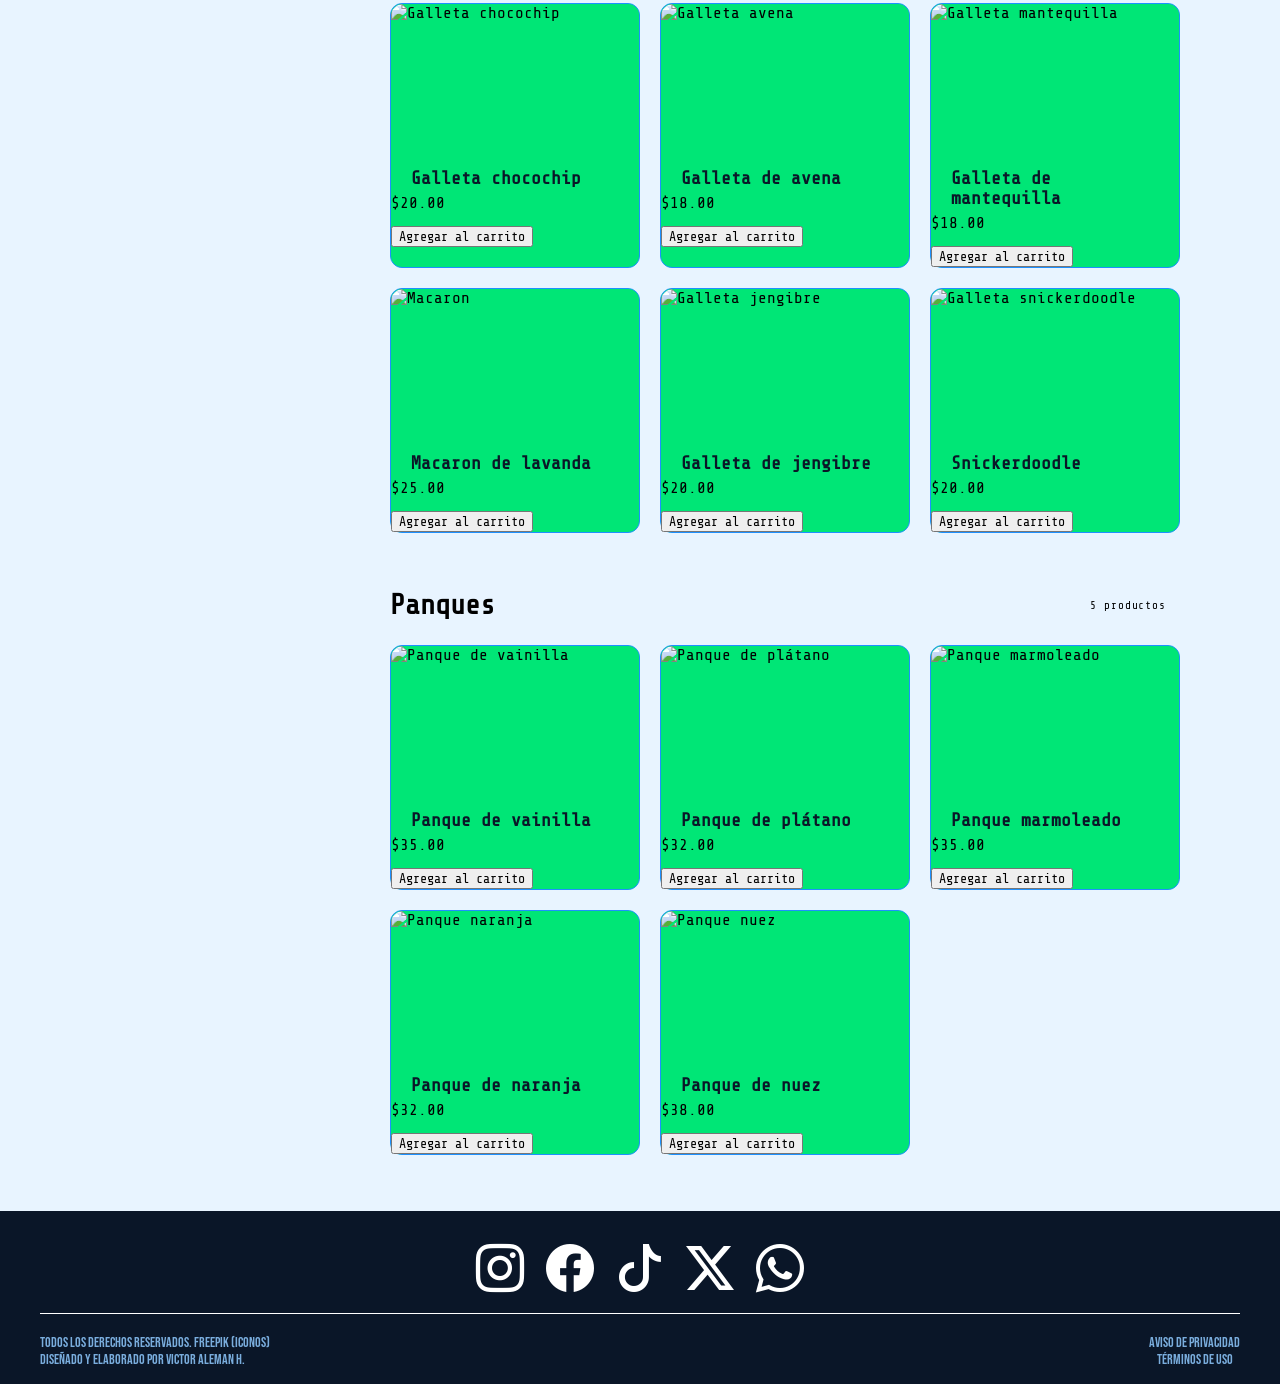
==== commit a1b3773a: "Add files via upload" ====
--- a/cartoons.html
+++ b/cartoons.html
@@ -109,6 +109,12 @@
                             Panques
                         </a>
                     </li>
+                    <li>
+                        <a href="#panques" onclick="setActive(this)">
+                            <i class="bi bi-youtube"></i>
+                            Panques
+                        </a>
+                    </li>
                 </ul>
             </div>
         </div>
@@ -124,9 +130,27 @@
                     <span class="section-badge">5 productos</span>
                 </div>
                 <div class="cards">
-                    <a href="https://www.youtube.com/watch?v=8Pnwq_TjFR8&list=PLWKEXK2L8SKtwPVUYHDJ3o_1mUfA5NdFm" target="_blank" class="card">
+                    <a href="https://www.youtube.com/watch?v=8Pnwq_TjFR8&list=PLWKEXK2L8SKvL4Xm6o9oY5lqzyIMR9gDV" target="_blank" class="card">
                         <div class="card-img">
-                            <img src='imgs/Playlists/LaCasaBuhoCompleta.png' alt='ALT' title='TITLE'>
+                            <img src='imgs/Playlists/LaCasaBuhoTemp1.png' alt='ALT' title='TITLE'>
+                        </div>
+                        <div class="card-body">
+                            <div class="card-title">La Casa Buho</div>
+                            <div class="card-subtitle">Serie Completa</div>
+                        </div>
+                    </a>
+                    <a href="https://www.youtube.com/watch?v=2k16kpJya4U&list=PLWKEXK2L8SKv5rFatDf6_olt_M3oinBbS&pp=0gcJCeECOCosWNin" target="_blank" class="card">
+                        <div class="card-img">
+                            <img src='imgs/Playlists/LaCasaBuhoTemp2.png' alt='ALT' title='TITLE'>
+                        </div>
+                        <div class="card-body">
+                            <div class="card-title">La Casa Buho</div>
+                            <div class="card-subtitle">Serie Completa</div>
+                        </div>
+                    </a>
+                    <a href="https://www.youtube.com/watch?v=rzy6U6p_bZk&list=PLWKEXK2L8SKt45umJGaU7lNHK1Q0t5e47" target="_blank" class="card">
+                        <div class="card-img">
+                            <img src='imgs/Playlists/LaCasaBuhoTemp3.png' alt='ALT' title='TITLE'>
                         </div>
                         <div class="card-body">
                             <div class="card-title">La Casa Buho</div>
@@ -142,25 +166,7 @@
                             <div class="card-subtitle">Serie Completa</div>
                         </div>
                     </a>
-                    <a href="https://www.youtube.com/watch?v=8Pnwq_TjFR8&list=PLWKEXK2L8SKtwPVUYHDJ3o_1mUfA5NdFm" target="_blank" class="card">
-                        <div class="card-img">
-                            <img src='imgs/Playlists/LaCasaBuhoCompleta.png' alt='ALT' title='TITLE'>
-                        </div>
-                        <div class="card-body">
-                            <div class="card-title">La Casa Buho</div>
-                            <div class="card-subtitle">Serie Completa</div>
-                        </div>
-                    </a>
-                    <a href="https://www.youtube.com/watch?v=8Pnwq_TjFR8&list=PLWKEXK2L8SKtwPVUYHDJ3o_1mUfA5NdFm" target="_blank" class="card">
-                        <div class="card-img">
-                            <img src='imgs/Playlists/LaCasaBuhoCompleta.png' alt='ALT' title='TITLE'>
-                        </div>
-                        <div class="card-body">
-                            <div class="card-title">La Casa Buho</div>
-                            <div class="card-subtitle">Serie Completa</div>
-                        </div>
-                    </a>
-                    <a href="https://www.youtube.com/watch?v=8Pnwq_TjFR8&list=PLWKEXK2L8SKtwPVUYHDJ3o_1mUfA5NdFm" target="_blank" class="card">
+                    <a href="https://www.youtube.com/watch?v=8Pnwq_TjFR8&list=PLWKEXK2L8SKtwPVUYHDJ3o_1mUfA5NdFm" target="_blank" class="card ultimo">
                         <div class="card-img">
                             <img src='imgs/Playlists/LaCasaBuhoCompleta.png' alt='ALT' title='TITLE'>
                         </div>
--- a/css/footer.css
+++ b/css/footer.css
@@ -26,6 +26,10 @@
 
 .footer-socials a {
     text-decoration: none;
+    transition: transform 0.5s;
+}
+.footer-socials a:hover {
+    transform: scale(1.2);
 }
 
 .footer-socials a i {
--- a/css/cartoons.css
+++ b/css/cartoons.css
@@ -23,15 +23,19 @@
     justify-content: center;
 
 }
+
 .menu-top a:nth-child(1) {
     margin-right: 16px;
 }
+
 .menu-top a:nth-child(2) {
     margin-right: 16px;
 }
+
 .menu-top a:nth-child(3) {
     margin-right: 16px;
 }
+
 .menu-top a {
     display: flex;
     align-items: center;
@@ -44,9 +48,11 @@
     font-size: 48px;
     color: var(--blanco);
 }
+
 .menu-top a:hover {
     background-color: var(--azul-medio);
 }
+
 .menu-top a.active {
     background-color: var(--azul-medio);
 }
@@ -57,12 +63,15 @@
     justify-content: center;
     margin-top: 20px;
 }
+
 .menu-bottom a:nth-child(1) {
     margin-right: 16px;
 }
+
 .menu-bottom a:nth-child(2) {
     margin-right: 16px;
 }
+
 .menu-bottom a {
     display: flex;
     align-items: center;
@@ -75,6 +84,7 @@
     font-size: 48px;
     color: var(--blanco);
 }
+
 .menu-bottom a:hover {
     background-color: var(--azul-medio);
 }
@@ -218,9 +228,7 @@
     flex-shrink: 0;
 }
 
-.main-content {
-    
-}
+.main-content {}
 
 
 .content {
@@ -298,7 +306,7 @@
 .card-title {
     margin-left: 20px;
     font-size: 18px;
-    color: var(--azul_oscurote);
+    color: var(--azul-oscuro-medio);
     margin-bottom: 6px;
     font-weight: 800;
 }
@@ -306,8 +314,33 @@
 .card-subtitle {
     margin-left: 20px;
     font-size: 15px;
-    color: var(--azul_oscurote);
+    color: var(--azul-oscuro-medio);
     font-weight: 500;
+}
+
+.card.ultimo {
+    position: relative;
+    overflow: hidden;
+    /* importante para que no se salga */
+}
+
+.card.ultimo::before {
+    content: "Último video";
+    position: absolute;
+    top: 15px;
+    right: -80px;
+    padding: 6px 80px;
+
+    background: var(--rojo);
+    /* cámbialo a tu paleta */
+    color: white;
+    font-size: 10px;
+    font-weight: bold;
+
+    transform: rotate(45deg);
+    z-index: 10;
+
+    text-align:end;
 }
 
 /*.card-btn {
